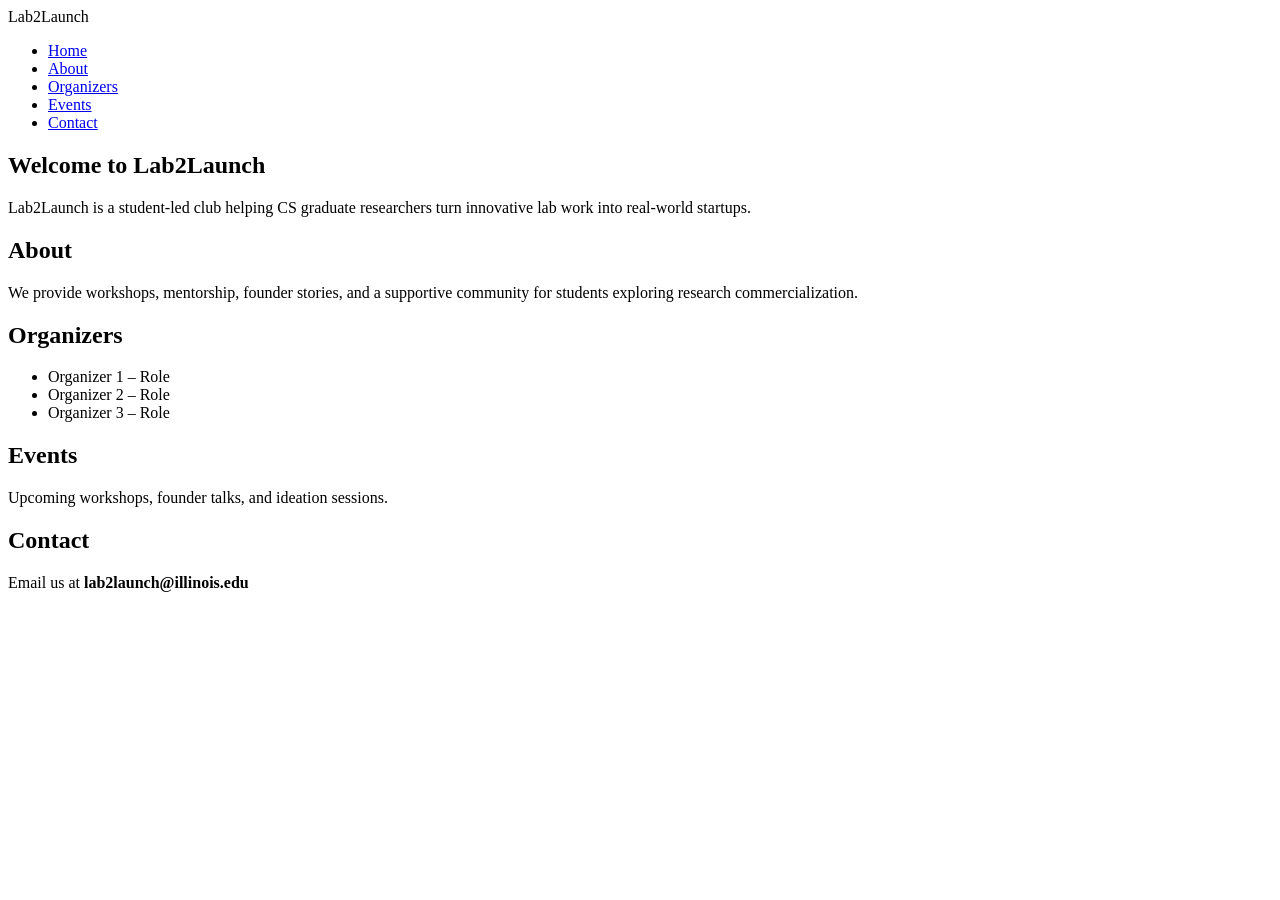
==== index.html @ f05cc7b6 "Create index.html" ====
<!DOCTYPE html>
<html lang="en">
<head>
  <meta charset="UTF-8" />
  <meta name="viewport" content="width=device-width, initial-scale=1.0" />
  <title>Lab2Launch</title>
  <link rel="stylesheet" href="style.css" />
</head>

<body>
  <nav class="navbar">
    <div class="logo">Lab2Launch</div>
    <ul class="nav-links">
      <li><a href="#" data-page="home">Home</a></li>
      <li><a href="#" data-page="about">About</a></li>
      <li><a href="#" data-page="organizers">Organizers</a></li>
      <li><a href="#" data-page="events">Events</a></li>
      <li><a href="#" data-page="contact">Contact</a></li>
    </ul>
  </nav>

  <main id="content">
    <!-- Home Page Default -->
    <section id="home" class="page active">
      <h1>Welcome to Lab2Launch</h1>
      <p>
        Lab2Launch is a student-led club helping CS graduate researchers
        turn innovative lab work into real-world startups.
      </p>
    </section>

    <section id="about" class="page">
      <h1>About</h1>
      <p>
        We provide workshops, mentorship, founder stories, and a supportive
        community for students exploring research commercialization.
      </p>
    </section>

    <section id="organizers" class="page">
      <h1>Organizers</h1>
      <ul>
        <li>Organizer 1 – Role</li>
        <li>Organizer 2 – Role</li>
        <li>Organizer 3 – Role</li>
      </ul>
    </section>

    <section id="events" class="page">
      <h1>Events</h1>
      <p>Upcoming workshops, founder talks, and ideation sessions.</p>
    </section>

    <section id="contact" class="page">
      <h1>Contact</h1>
      <p>Email us at <strong>lab2launch@illinois.edu</strong></p>
    </section>
  </main>

  <script src="script.js"></script>
</body>
</html>
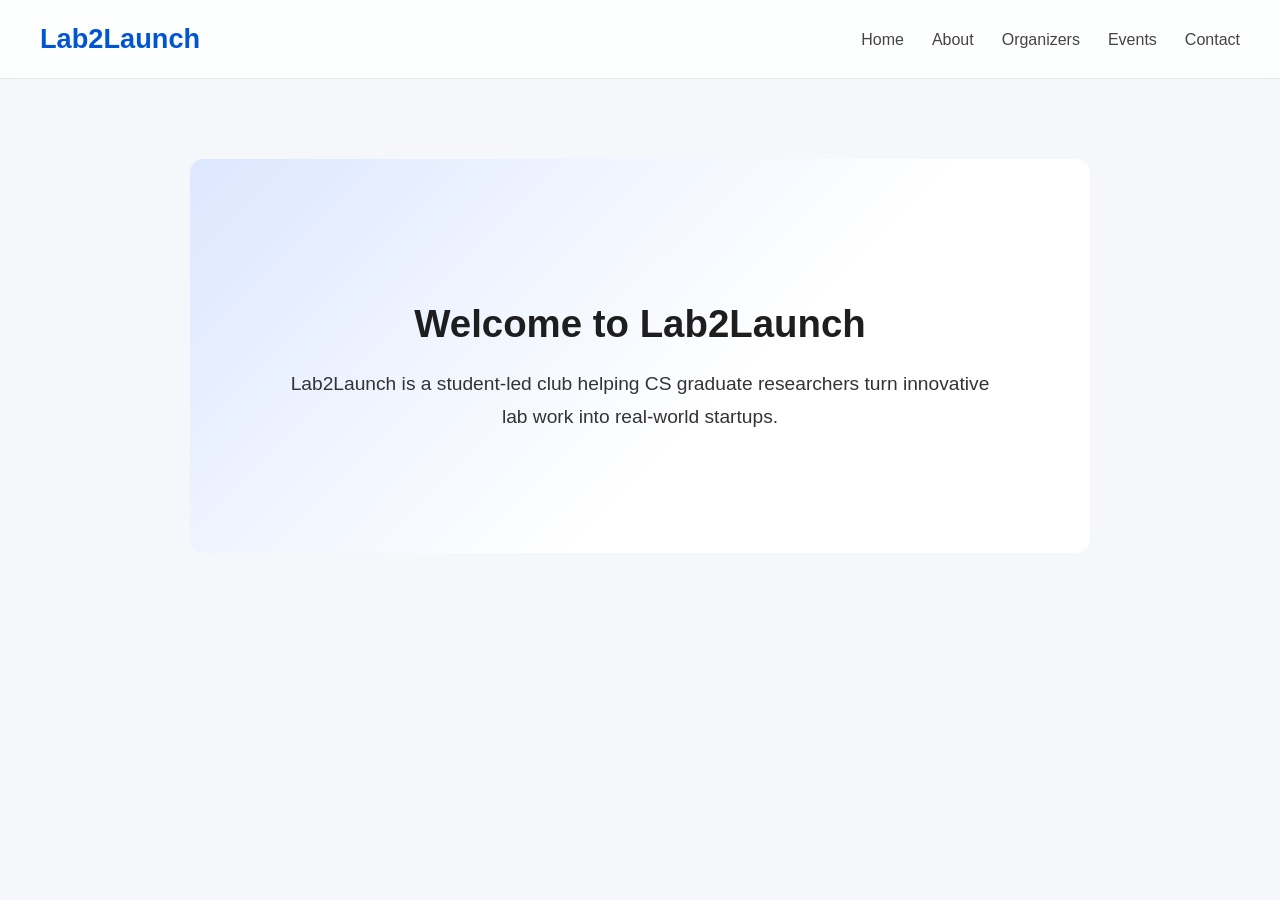
==== commit 110eec48: "styles" ====
--- a/index.html
+++ b/index.html
@@ -21,12 +21,14 @@
 
   <main id="content">
     <!-- Home Page Default -->
-    <section id="home" class="page active">
-      <h1>Welcome to Lab2Launch</h1>
-      <p>
-        Lab2Launch is a student-led club helping CS graduate researchers
-        turn innovative lab work into real-world startups.
-      </p>
+    <section id="home" class="page active hero">
+      <div class="hero-content">
+        <h1>Welcome to Lab2Launch</h1>
+        <p>
+          Lab2Launch is a student-led club helping CS graduate researchers
+          turn innovative lab work into real-world startups.
+        </p>
+      </div>
     </section>
 
     <section id="about" class="page">
@@ -39,12 +41,53 @@
 
     <section id="organizers" class="page">
       <h1>Organizers</h1>
-      <ul>
-        <li>Organizer 1 – Role</li>
-        <li>Organizer 2 – Role</li>
-        <li>Organizer 3 – Role</li>
-      </ul>
+    
+      <div class="organizer-card-container">
+    
+        <!-- Organizer Card -->
+        <div class="organizer-card">
+          <img src="https://via.placeholder.com/300x200" class="organizer-photo" alt="Organizer photo" />
+          <h2 class="organizer-name">Organizer 1</h2>
+          <p class="organizer-role">Role / Title</p>
+    
+          <div class="organizer-tags">
+            <span>Civic Tech</span>
+            <span>Leadership</span>
+          </div>
+    
+          <a href="#" class="organizer-link">View Profile</a>
+        </div>
+    
+        <div class="organizer-card">
+          <img src="https://via.placeholder.com/300x200" class="organizer-photo" alt="Organizer photo" />
+          <h2 class="organizer-name">Organizer 2</h2>
+          <p class="organizer-role">Role / Title</p>
+    
+          <div class="organizer-tags">
+            <span>AI</span>
+            <span>Product</span>
+          </div>
+    
+          <a href="#" class="organizer-link">View Profile</a>
+        </div>
+    
+        <div class="organizer-card">
+          <img src="https://via.placeholder.com/300x200" class="organizer-photo" alt="Organizer photo" />
+          <h2 class="organizer-name">Organizer 3</h2>
+          <p class="organizer-role">Role / Title</p>
+    
+          <div class="organizer-tags">
+            <span>Research</span>
+            <span>Design</span>
+          </div>
+    
+          <a href="#" class="organizer-link">View Profile</a>
+        </div>
+    
+      </div>
     </section>
+    
+    
 
     <section id="events" class="page">
       <h1>Events</h1>
--- a/style.css
+++ b/style.css
@@ -0,0 +1,189 @@
+/* ---------- Base ---------- */
+body {
+  margin: 0;
+  font-family: "Inter", Arial, sans-serif;
+  background: #f5f7fa;
+  color: #1e1e1e;
+  line-height: 1.7;
+}
+
+h1 {
+  font-size: 2.4rem;
+  margin-bottom: 12px;
+  font-weight: 700;
+}
+
+/* ---------- Navbar ---------- */
+.navbar {
+  display: flex;
+  justify-content: space-between;
+  align-items: center;
+  background: #ffffffcc;
+  backdrop-filter: blur(8px);
+  padding: 16px 40px;
+  border-bottom: 1px solid #e5e7eb;
+  position: sticky;
+  top: 0;
+  z-index: 50;
+}
+
+.logo {
+  font-size: 1.7rem;
+  font-weight: 800;
+  color: #0056d2;
+}
+
+.nav-links {
+  list-style: none;
+  display: flex;
+  gap: 28px;
+  margin: 0;
+  padding: 0;
+}
+
+.nav-links a {
+  text-decoration: none;
+  color: #444;
+  font-weight: 500;
+  position: relative;
+  padding-bottom: 4px;
+}
+
+.nav-links a:hover,
+.nav-links a.active-link {
+  color: #0056d2;
+}
+
+.nav-links a.active-link::after,
+.nav-links a:hover::after {
+  content: "";
+  position: absolute;
+  left: 0;
+  bottom: -2px;
+  width: 100%;
+  height: 2px;
+  background: #0056d2;
+  border-radius: 4px;
+}
+
+/* ---------- Layout ---------- */
+main {
+  padding: 40px 20px;
+  max-width: 900px;
+  margin: auto;
+}
+
+/* ---------- Page transitions ---------- */
+.page {
+  display: none;
+  opacity: 0;
+  transform: translateY(8px);
+  transition: opacity 0.35s ease, transform 0.35s ease;
+}
+
+.page.active {
+  display: block;
+  opacity: 1;
+  transform: translateY(0);
+}
+
+/* ---------- Hero Section ---------- */
+.hero {
+  text-align: center;
+  padding: 100px 20px;
+  background: linear-gradient(
+    135deg,
+    #dce7ff 0%,
+    #ffffff 60%
+  );
+  border-radius: 14px;
+  margin-top: 40px;
+}
+
+.hero-content {
+  max-width: 700px;
+  margin: auto;
+}
+
+.hero p {
+  font-size: 1.2rem;
+  color: #333;
+  margin-top: 10px;
+}
+
+
+/* ---------- Organizer Card Layout ---------- */
+.organizer-card-container {
+  display: grid;
+  grid-template-columns: repeat(auto-fit, minmax(360px, 1fr));
+  gap: 40px;
+  margin-top: 30px;
+}
+
+/* Card Style */
+.organizer-card {
+  background: white;
+  padding: 32px;
+  border-radius: 22px;
+  box-shadow: 0 4px 20px rgba(0,0,0,0.08);
+  text-align: center;
+  transition: transform 0.25s ease, box-shadow 0.25s ease;
+}
+
+.organizer-card:hover {
+  transform: translateY(-4px);
+  box-shadow: 0 8px 24px rgba(0,0,0,0.12);
+}
+
+/* Photo */
+.organizer-photo {
+  width: 100%;
+  height: 240px;
+  object-fit: cover;
+  border-radius: 18px;
+  margin-bottom: 20px;
+}
+
+/* Name + Role */
+.organizer-name {
+  font-size: 1.4rem;
+  color: #5c81b1;
+  margin: 8px 0 4px;
+  font-weight: 700;
+}
+
+.organizer-role {
+  font-size: 1rem;
+  color: #555;
+  margin-bottom: 16px;
+}
+
+/* Tags */
+.organizer-tags {
+  display: flex;
+  justify-content: center;
+  flex-wrap: wrap;
+  gap: 8px;
+  margin-bottom: 20px;
+}
+
+.organizer-tags span {
+  background: #dceaf3;
+  padding: 6px 12px;
+  border-radius: 20px;
+  font-size: 0.85rem;
+  color: #5c81b1;
+}
+
+/* Profile Link */
+.organizer-link {
+  display: inline-block;
+  color: #5c81b1;
+  font-weight: 600;
+  text-decoration: none;
+  margin-top: 6px;
+}
+
+.organizer-link:hover {
+  text-decoration: underline;
+}
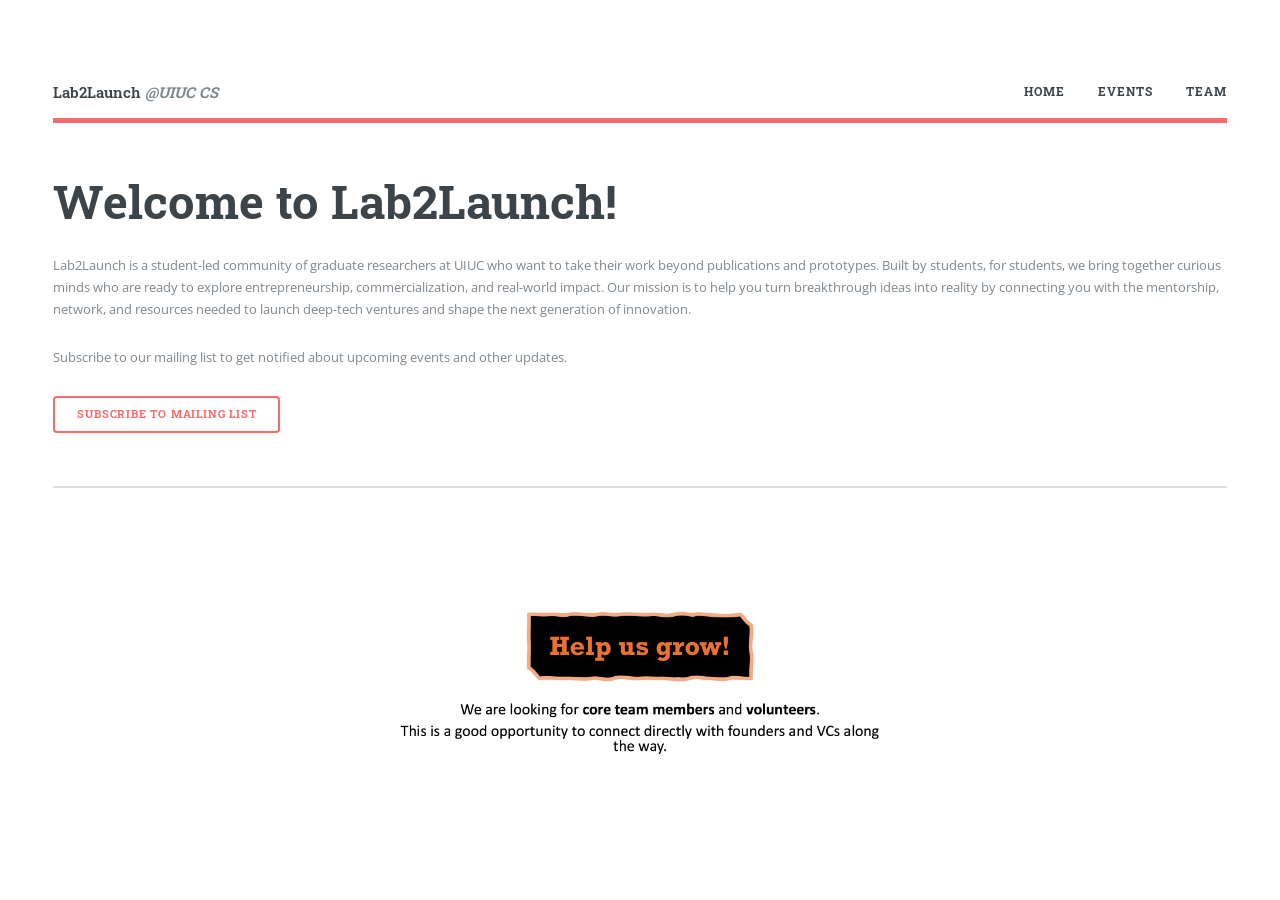
==== commit d7c48e0b: "new website format" ====
--- a/index.html
+++ b/index.html
@@ -1,105 +1,82 @@
-<!DOCTYPE html>
-<html lang="en">
-<head>
-  <meta charset="UTF-8" />
-  <meta name="viewport" content="width=device-width, initial-scale=1.0" />
-  <title>Lab2Launch</title>
-  <link rel="stylesheet" href="style.css" />
-</head>
-
-<body>
-  <nav class="navbar">
-    <div class="logo">Lab2Launch</div>
-    <ul class="nav-links">
-      <li><a href="#" data-page="home">Home</a></li>
-      <li><a href="#" data-page="about">About</a></li>
-      <li><a href="#" data-page="organizers">Organizers</a></li>
-      <li><a href="#" data-page="events">Events</a></li>
-      <li><a href="#" data-page="contact">Contact</a></li>
-    </ul>
-  </nav>
-
-  <main id="content">
-    <!-- Home Page Default -->
-    <section id="home" class="page active hero">
-      <div class="hero-content">
-        <h1>Welcome to Lab2Launch</h1>
-        <p>
-          Lab2Launch is a student-led club helping CS graduate researchers
-          turn innovative lab work into real-world startups.
-        </p>
-      </div>
-    </section>
-
-    <section id="about" class="page">
-      <h1>About</h1>
-      <p>
-        We provide workshops, mentorship, founder stories, and a supportive
-        community for students exploring research commercialization.
-      </p>
-    </section>
-
-    <section id="organizers" class="page">
-      <h1>Organizers</h1>
-    
-      <div class="organizer-card-container">
-    
-        <!-- Organizer Card -->
-        <div class="organizer-card">
-          <img src="https://via.placeholder.com/300x200" class="organizer-photo" alt="Organizer photo" />
-          <h2 class="organizer-name">Organizer 1</h2>
-          <p class="organizer-role">Role / Title</p>
-    
-          <div class="organizer-tags">
-            <span>Civic Tech</span>
-            <span>Leadership</span>
-          </div>
-    
-          <a href="#" class="organizer-link">View Profile</a>
-        </div>
-    
-        <div class="organizer-card">
-          <img src="https://via.placeholder.com/300x200" class="organizer-photo" alt="Organizer photo" />
-          <h2 class="organizer-name">Organizer 2</h2>
-          <p class="organizer-role">Role / Title</p>
-    
-          <div class="organizer-tags">
-            <span>AI</span>
-            <span>Product</span>
-          </div>
-    
-          <a href="#" class="organizer-link">View Profile</a>
-        </div>
-    
-        <div class="organizer-card">
-          <img src="https://via.placeholder.com/300x200" class="organizer-photo" alt="Organizer photo" />
-          <h2 class="organizer-name">Organizer 3</h2>
-          <p class="organizer-role">Role / Title</p>
-    
-          <div class="organizer-tags">
-            <span>Research</span>
-            <span>Design</span>
-          </div>
-    
-          <a href="#" class="organizer-link">View Profile</a>
-        </div>
-    
-      </div>
-    </section>
-    
-    
-
-    <section id="events" class="page">
-      <h1>Events</h1>
-      <p>Upcoming workshops, founder talks, and ideation sessions.</p>
-    </section>
-
-    <section id="contact" class="page">
-      <h1>Contact</h1>
-      <p>Email us at <strong>lab2launch@illinois.edu</strong></p>
-    </section>
-  </main>
-
-  <script src="script.js"></script>
-</body>
-</html>
+<!DOCTYPE HTML>
+<!--
+	Editorial by HTML5 UP
+	html5up.net | @ajlkn
+	Free for personal and commercial use under the CCA 3.0 license (html5up.net/license)
+-->
+<html>
+
+<head>
+	<title>Lab2Launch</title>
+	<meta charset="utf-8" />
+	<meta name="viewport" content="width=device-width, initial-scale=1, user-scalable=no" />
+	<link rel="stylesheet" href="assets/css/main.css" />
+</head>
+
+<body class="is-preload">
+
+	<!-- Wrapper -->
+	<div id="wrapper">
+
+		<!-- Main -->
+		<div id="main">
+			<div class="inner">
+
+				<!-- Header -->
+				<header id="header">
+					<a href="index.html" class="logo"><strong>Lab2Launch</strong> <i>@UIUC CS</i></a>
+					<nav class="main-nav">
+						<ul>
+							<li><a href="index.html">Home</a></li>
+							<li><a href="events.html">Events</a></li>
+							<li><a href="team.html">Team</a></li>
+						</ul>
+					</nav>
+				</header>
+
+				<!-- Banner -->
+				<section id="banner">
+					<div class="content">
+						<header>
+							<h1>Welcome to Lab2Launch!</h1>
+							<!-- <p>Founded at Illinois CS. Welcoming builders from every lab.</p> -->
+						</header>
+						<p>Lab2Launch is a student-led community of graduate researchers at UIUC who want to take their
+							work
+							beyond publications and prototypes.
+							Built by students, for students, we bring together curious minds who are ready to explore
+							entrepreneurship, commercialization, and real-world impact.
+							Our mission is to help you turn breakthrough ideas into reality by connecting you with the
+							mentorship, network, and resources needed to launch deep-tech
+							ventures and shape the next generation of innovation.</p>
+						<p> Subscribe to our mailing list to get notified about upcoming events and other updates.</p>	
+						<ul class="actions">
+							<li><a href="https://docs.google.com/forms/d/e/1FAIpQLSc09vYqOBT_7KmqOvNzdZzzL6WpZHtge1CCLR2DJjPqgTZjvQ/viewform?usp=sharing&ouid=103194943590193477318"
+										class="button big">Subscribe to mailing list</a></li>
+						</ul>
+					</div>
+
+				</section>
+
+				<!-- Call to Action -->
+				<section id="call-to-action">
+					<div class="team-footer-image">
+						<img src="images/lab2launch-membercall_.png" alt="" />
+					</div>
+				</section>
+
+			</div>
+		</div>
+
+	</div>
+
+	<!-- Scripts -->
+	<script src="assets/js/jquery.min.js"></script>
+	<script src="assets/js/browser.min.js"></script>
+	<script src="assets/js/breakpoints.min.js"></script>
+	<script src="assets/js/util.js"></script>
+	<script src="assets/js/main.js"></script>
+
+</body>
+
+</html>
--- a/assets/css/main.css
+++ b/assets/css/main.css
@@ -0,0 +1,3731 @@
+@import url(fontawesome-all.min.css);
+@import url("https://fonts.googleapis.com/css?family=Open+Sans:400,600,400italic,600italic|Roboto+Slab:400,700");
+
+/*
+	Editorial by HTML5 UP
+	html5up.net | @ajlkn
+	Free for personal and commercial use under the CCA 3.0 license (html5up.net/license)
+*/
+html,
+body,
+div,
+span,
+applet,
+object,
+iframe,
+h1,
+h2,
+h3,
+h4,
+h5,
+h6,
+p,
+blockquote,
+pre,
+a,
+abbr,
+acronym,
+address,
+big,
+cite,
+code,
+del,
+dfn,
+em,
+img,
+ins,
+kbd,
+q,
+s,
+samp,
+small,
+strike,
+strong,
+sub,
+sup,
+tt,
+var,
+b,
+u,
+i,
+center,
+dl,
+dt,
+dd,
+ol,
+ul,
+li,
+fieldset,
+form,
+label,
+legend,
+table,
+caption,
+tbody,
+tfoot,
+thead,
+tr,
+th,
+td,
+article,
+aside,
+canvas,
+details,
+embed,
+figure,
+figcaption,
+footer,
+header,
+hgroup,
+menu,
+nav,
+output,
+ruby,
+section,
+summary,
+time,
+mark,
+audio,
+video {
+  margin: 0;
+  padding: 0;
+  border: 0;
+  font-size: 100%;
+  font: inherit;
+  vertical-align: baseline;
+}
+
+article,
+aside,
+details,
+figcaption,
+figure,
+footer,
+header,
+hgroup,
+menu,
+nav,
+section {
+  display: block;
+}
+
+body {
+  line-height: 1;
+}
+
+ol,
+ul {
+  list-style: none;
+}
+
+blockquote,
+q {
+  quotes: none;
+}
+
+blockquote:before,
+blockquote:after,
+q:before,
+q:after {
+  content: '';
+  content: none;
+}
+
+table {
+  border-collapse: collapse;
+  border-spacing: 0;
+}
+
+body {
+  -webkit-text-size-adjust: none;
+}
+
+mark {
+  background-color: transparent;
+  color: inherit;
+}
+
+input::-moz-focus-inner {
+  border: 0;
+  padding: 0;
+}
+
+input,
+select,
+textarea {
+  -moz-appearance: none;
+  -webkit-appearance: none;
+  -ms-appearance: none;
+  appearance: none;
+}
+
+/* Basic */
+@-ms-viewport {
+  width: device-width;
+}
+
+body {
+  -ms-overflow-style: scrollbar;
+}
+
+@media screen and (max-width: 480px) {
+
+  html,
+  body {
+    min-width: 320px;
+  }
+}
+
+html {
+  box-sizing: border-box;
+}
+
+*,
+*:before,
+*:after {
+  box-sizing: inherit;
+}
+
+body {
+  background: #ffffff;
+}
+
+body.is-preload *,
+body.is-preload *:before,
+body.is-preload *:after,
+body.is-resizing *,
+body.is-resizing *:before,
+body.is-resizing *:after {
+  -moz-animation: none !important;
+  -webkit-animation: none !important;
+  -ms-animation: none !important;
+  animation: none !important;
+  -moz-transition: none !important;
+  -webkit-transition: none !important;
+  -ms-transition: none !important;
+  transition: none !important;
+}
+
+/* Type */
+body,
+input,
+select,
+textarea {
+  color: #7f888f;
+  font-family: "Open Sans", sans-serif;
+  font-size: 13pt;
+  font-weight: 400;
+  line-height: 1.65;
+}
+
+@media screen and (max-width: 1680px) {
+
+  body,
+  input,
+  select,
+  textarea {
+    font-size: 11pt;
+  }
+}
+
+@media screen and (max-width: 1280px) {
+
+  body,
+  input,
+  select,
+  textarea {
+    font-size: 10pt;
+  }
+}
+
+@media screen and (max-width: 360px) {
+
+  body,
+  input,
+  select,
+  textarea {
+    font-size: 9pt;
+  }
+}
+
+a {
+  -moz-transition: color 0.2s ease-in-out, border-bottom-color 0.2s ease-in-out;
+  -webkit-transition: color 0.2s ease-in-out, border-bottom-color 0.2s ease-in-out;
+  -ms-transition: color 0.2s ease-in-out, border-bottom-color 0.2s ease-in-out;
+  transition: color 0.2s ease-in-out, border-bottom-color 0.2s ease-in-out;
+  border-bottom: dotted 1px;
+  color: #f56a6a;
+  text-decoration: none;
+}
+
+a:hover {
+  border-bottom-color: #f56a6a;
+  color: #f56a6a !important;
+}
+
+a:hover strong {
+  color: inherit;
+}
+
+strong,
+b {
+  color: #3d4449;
+  font-weight: 600;
+}
+
+em,
+i {
+  font-style: italic;
+}
+
+p {
+  margin: 0 0 2em 0;
+}
+
+h1,
+h2,
+h3,
+h4,
+h5,
+h6 {
+  color: #3d4449;
+  font-family: "Roboto Slab", serif;
+  font-weight: 700;
+  line-height: 1.5;
+  margin: 0 0 1em 0;
+}
+
+h1 a,
+h2 a,
+h3 a,
+h4 a,
+h5 a,
+h6 a {
+  color: inherit;
+  text-decoration: none;
+  border-bottom: 0;
+}
+
+h1 {
+  font-size: 4em;
+  margin: 0 0 0.5em 0;
+  line-height: 1.3;
+}
+
+h2 {
+  font-size: 1.75em;
+}
+
+h3 {
+  font-size: 1.25em;
+}
+
+h4 {
+  font-size: 1.1em;
+}
+
+h5 {
+  font-size: 0.9em;
+}
+
+h6 {
+  font-size: 0.7em;
+}
+
+@media screen and (max-width: 1680px) {
+  h1 {
+    font-size: 3.5em;
+  }
+}
+
+@media screen and (max-width: 980px) {
+  h1 {
+    font-size: 3.25em;
+  }
+}
+
+@media screen and (max-width: 736px) {
+  h1 {
+    font-size: 2em;
+    line-height: 1.4;
+  }
+
+  h2 {
+    font-size: 1.5em;
+  }
+}
+
+sub {
+  font-size: 0.8em;
+  position: relative;
+  top: 0.5em;
+}
+
+sup {
+  font-size: 0.8em;
+  position: relative;
+  top: -0.5em;
+}
+
+blockquote {
+  border-left: solid 3px rgba(210, 215, 217, 0.75);
+  font-style: italic;
+  margin: 0 0 2em 0;
+  padding: 0.5em 0 0.5em 2em;
+}
+
+code {
+  background: rgba(230, 235, 237, 0.25);
+  border-radius: 0.375em;
+  border: solid 1px rgba(210, 215, 217, 0.75);
+  font-family: "Courier New", monospace;
+  font-size: 0.9em;
+  margin: 0 0.25em;
+  padding: 0.25em 0.65em;
+}
+
+pre {
+  -webkit-overflow-scrolling: touch;
+  font-family: "Courier New", monospace;
+  font-size: 0.9em;
+  margin: 0 0 2em 0;
+}
+
+pre code {
+  display: block;
+  line-height: 1.75;
+  padding: 1em 1.5em;
+  overflow-x: auto;
+}
+
+hr {
+  border: 0;
+  border-bottom: solid 1px rgba(210, 215, 217, 0.75);
+  margin: 2em 0;
+}
+
+hr.major {
+  margin: 3em 0;
+}
+
+.align-left {
+  text-align: left;
+}
+
+.align-center {
+  text-align: center;
+}
+
+.align-right {
+  text-align: right;
+}
+
+/* Row */
+.row {
+  display: flex;
+  flex-wrap: wrap;
+  box-sizing: border-box;
+  align-items: stretch;
+}
+
+.row>* {
+  box-sizing: border-box;
+}
+
+.row.gtr-uniform>*> :last-child {
+  margin-bottom: 0;
+}
+
+.row.aln-left {
+  justify-content: flex-start;
+}
+
+.row.aln-center {
+  justify-content: center;
+}
+
+.row.aln-right {
+  justify-content: flex-end;
+}
+
+.row.aln-top {
+  align-items: flex-start;
+}
+
+.row.aln-middle {
+  align-items: center;
+}
+
+.row.aln-bottom {
+  align-items: flex-end;
+}
+
+.row>.imp {
+  order: -1;
+}
+
+.row>.col-1 {
+  width: 8.33333%;
+}
+
+.row>.off-1 {
+  margin-left: 8.33333%;
+}
+
+.row>.col-2 {
+  width: 16.66667%;
+}
+
+.row>.off-2 {
+  margin-left: 16.66667%;
+}
+
+.row>.col-3 {
+  width: 25%;
+}
+
+.row>.off-3 {
+  margin-left: 25%;
+}
+
+.row>.col-4 {
+  width: 33.33333%;
+}
+
+.row>.off-4 {
+  margin-left: 33.33333%;
+}
+
+.row>.col-5 {
+  width: 41.66667%;
+}
+
+.row>.off-5 {
+  margin-left: 41.66667%;
+}
+
+.row>.col-6 {
+  width: 50%;
+}
+
+.row>.off-6 {
+  margin-left: 50%;
+}
+
+.row>.col-7 {
+  width: 58.33333%;
+}
+
+.row>.off-7 {
+  margin-left: 58.33333%;
+}
+
+.row>.col-8 {
+  width: 66.66667%;
+}
+
+.row>.off-8 {
+  margin-left: 66.66667%;
+}
+
+.row>.col-9 {
+  width: 75%;
+}
+
+.row>.off-9 {
+  margin-left: 75%;
+}
+
+.row>.col-10 {
+  width: 83.33333%;
+}
+
+.row>.off-10 {
+  margin-left: 83.33333%;
+}
+
+.row>.col-11 {
+  width: 91.66667%;
+}
+
+.row>.off-11 {
+  margin-left: 91.66667%;
+}
+
+.row>.col-12 {
+  width: 100%;
+}
+
+.row>.off-12 {
+  margin-left: 100%;
+}
+
+.row.gtr-0 {
+  margin-top: 0;
+  margin-left: 0em;
+}
+
+.row.gtr-0>* {
+  padding: 0 0 0 0em;
+}
+
+.row.gtr-0.gtr-uniform {
+  margin-top: 0em;
+}
+
+.row.gtr-0.gtr-uniform>* {
+  padding-top: 0em;
+}
+
+.row.gtr-25 {
+  margin-top: 0;
+  margin-left: -0.375em;
+}
+
+.row.gtr-25>* {
+  padding: 0 0 0 0.375em;
+}
+
+.row.gtr-25.gtr-uniform {
+  margin-top: -0.375em;
+}
+
+.row.gtr-25.gtr-uniform>* {
+  padding-top: 0.375em;
+}
+
+.row.gtr-50 {
+  margin-top: 0;
+  margin-left: -0.75em;
+}
+
+.row.gtr-50>* {
+  padding: 0 0 0 0.75em;
+}
+
+.row.gtr-50.gtr-uniform {
+  margin-top: -0.75em;
+}
+
+.row.gtr-50.gtr-uniform>* {
+  padding-top: 0.75em;
+}
+
+.row {
+  margin-top: 0;
+  margin-left: -1.5em;
+}
+
+.row>* {
+  padding: 0 0 0 1.5em;
+}
+
+.row.gtr-uniform {
+  margin-top: -1.5em;
+}
+
+.row.gtr-uniform>* {
+  padding-top: 1.5em;
+}
+
+.row.gtr-150 {
+  margin-top: 0;
+  margin-left: -2.25em;
+}
+
+.row.gtr-150>* {
+  padding: 0 0 0 2.25em;
+}
+
+.row.gtr-150.gtr-uniform {
+  margin-top: -2.25em;
+}
+
+.row.gtr-150.gtr-uniform>* {
+  padding-top: 2.25em;
+}
+
+.row.gtr-200 {
+  margin-top: 0;
+  margin-left: -3em;
+}
+
+.row.gtr-200>* {
+  padding: 0 0 0 3em;
+}
+
+.row.gtr-200.gtr-uniform {
+  margin-top: -3em;
+}
+
+.row.gtr-200.gtr-uniform>* {
+  padding-top: 3em;
+}
+
+@media screen and (max-width: 1680px) {
+  .row {
+    display: flex;
+    flex-wrap: wrap;
+    box-sizing: border-box;
+    align-items: stretch;
+  }
+
+  .row>* {
+    box-sizing: border-box;
+  }
+
+  .row.gtr-uniform>*> :last-child {
+    margin-bottom: 0;
+  }
+
+  .row.aln-left {
+    justify-content: flex-start;
+  }
+
+  .row.aln-center {
+    justify-content: center;
+  }
+
+  .row.aln-right {
+    justify-content: flex-end;
+  }
+
+  .row.aln-top {
+    align-items: flex-start;
+  }
+
+  .row.aln-middle {
+    align-items: center;
+  }
+
+  .row.aln-bottom {
+    align-items: flex-end;
+  }
+
+  .row>.imp-xlarge {
+    order: -1;
+  }
+
+  .row>.col-1-xlarge {
+    width: 8.33333%;
+  }
+
+  .row>.off-1-xlarge {
+    margin-left: 8.33333%;
+  }
+
+  .row>.col-2-xlarge {
+    width: 16.66667%;
+  }
+
+  .row>.off-2-xlarge {
+    margin-left: 16.66667%;
+  }
+
+  .row>.col-3-xlarge {
+    width: 25%;
+  }
+
+  .row>.off-3-xlarge {
+    margin-left: 25%;
+  }
+
+  .row>.col-4-xlarge {
+    width: 33.33333%;
+  }
+
+  .row>.off-4-xlarge {
+    margin-left: 33.33333%;
+  }
+
+  .row>.col-5-xlarge {
+    width: 41.66667%;
+  }
+
+  .row>.off-5-xlarge {
+    margin-left: 41.66667%;
+  }
+
+  .row>.col-6-xlarge {
+    width: 50%;
+  }
+
+  .row>.off-6-xlarge {
+    margin-left: 50%;
+  }
+
+  .row>.col-7-xlarge {
+    width: 58.33333%;
+  }
+
+  .row>.off-7-xlarge {
+    margin-left: 58.33333%;
+  }
+
+  .row>.col-8-xlarge {
+    width: 66.66667%;
+  }
+
+  .row>.off-8-xlarge {
+    margin-left: 66.66667%;
+  }
+
+  .row>.col-9-xlarge {
+    width: 75%;
+  }
+
+  .row>.off-9-xlarge {
+    margin-left: 75%;
+  }
+
+  .row>.col-10-xlarge {
+    width: 83.33333%;
+  }
+
+  .row>.off-10-xlarge {
+    margin-left: 83.33333%;
+  }
+
+  .row>.col-11-xlarge {
+    width: 91.66667%;
+  }
+
+  .row>.off-11-xlarge {
+    margin-left: 91.66667%;
+  }
+
+  .row>.col-12-xlarge {
+    width: 100%;
+  }
+
+  .row>.off-12-xlarge {
+    margin-left: 100%;
+  }
+
+  .row.gtr-0 {
+    margin-top: 0;
+    margin-left: 0em;
+  }
+
+  .row.gtr-0>* {
+    padding: 0 0 0 0em;
+  }
+
+  .row.gtr-0.gtr-uniform {
+    margin-top: 0em;
+  }
+
+  .row.gtr-0.gtr-uniform>* {
+    padding-top: 0em;
+  }
+
+  .row.gtr-25 {
+    margin-top: 0;
+    margin-left: -0.375em;
+  }
+
+  .row.gtr-25>* {
+    padding: 0 0 0 0.375em;
+  }
+
+  .row.gtr-25.gtr-uniform {
+    margin-top: -0.375em;
+  }
+
+  .row.gtr-25.gtr-uniform>* {
+    padding-top: 0.375em;
+  }
+
+  .row.gtr-50 {
+    margin-top: 0;
+    margin-left: -0.75em;
+  }
+
+  .row.gtr-50>* {
+    padding: 0 0 0 0.75em;
+  }
+
+  .row.gtr-50.gtr-uniform {
+    margin-top: -0.75em;
+  }
+
+  .row.gtr-50.gtr-uniform>* {
+    padding-top: 0.75em;
+  }
+
+  .row {
+    margin-top: 0;
+    margin-left: -1.5em;
+  }
+
+  .row>* {
+    padding: 0 0 0 1.5em;
+  }
+
+  .row.gtr-uniform {
+    margin-top: -1.5em;
+  }
+
+  .row.gtr-uniform>* {
+    padding-top: 1.5em;
+  }
+
+  .row.gtr-150 {
+    margin-top: 0;
+    margin-left: -2.25em;
+  }
+
+  .row.gtr-150>* {
+    padding: 0 0 0 2.25em;
+  }
+
+  .row.gtr-150.gtr-uniform {
+    margin-top: -2.25em;
+  }
+
+  .row.gtr-150.gtr-uniform>* {
+    padding-top: 2.25em;
+  }
+
+  .row.gtr-200 {
+    margin-top: 0;
+    margin-left: -3em;
+  }
+
+  .row.gtr-200>* {
+    padding: 0 0 0 3em;
+  }
+
+  .row.gtr-200.gtr-uniform {
+    margin-top: -3em;
+  }
+
+  .row.gtr-200.gtr-uniform>* {
+    padding-top: 3em;
+  }
+}
+
+@media screen and (max-width: 1280px) {
+  .row {
+    display: flex;
+    flex-wrap: wrap;
+    box-sizing: border-box;
+    align-items: stretch;
+  }
+
+  .row>* {
+    box-sizing: border-box;
+  }
+
+  .row.gtr-uniform>*> :last-child {
+    margin-bottom: 0;
+  }
+
+  .row.aln-left {
+    justify-content: flex-start;
+  }
+
+  .row.aln-center {
+    justify-content: center;
+  }
+
+  .row.aln-right {
+    justify-content: flex-end;
+  }
+
+  .row.aln-top {
+    align-items: flex-start;
+  }
+
+  .row.aln-middle {
+    align-items: center;
+  }
+
+  .row.aln-bottom {
+    align-items: flex-end;
+  }
+
+  .row>.imp-large {
+    order: -1;
+  }
+
+  .row>.col-1-large {
+    width: 8.33333%;
+  }
+
+  .row>.off-1-large {
+    margin-left: 8.33333%;
+  }
+
+  .row>.col-2-large {
+    width: 16.66667%;
+  }
+
+  .row>.off-2-large {
+    margin-left: 16.66667%;
+  }
+
+  .row>.col-3-large {
+    width: 25%;
+  }
+
+  .row>.off-3-large {
+    margin-left: 25%;
+  }
+
+  .row>.col-4-large {
+    width: 33.33333%;
+  }
+
+  .row>.off-4-large {
+    margin-left: 33.33333%;
+  }
+
+  .row>.col-5-large {
+    width: 41.66667%;
+  }
+
+  .row>.off-5-large {
+    margin-left: 41.66667%;
+  }
+
+  .row>.col-6-large {
+    width: 50%;
+  }
+
+  .row>.off-6-large {
+    margin-left: 50%;
+  }
+
+  .row>.col-7-large {
+    width: 58.33333%;
+  }
+
+  .row>.off-7-large {
+    margin-left: 58.33333%;
+  }
+
+  .row>.col-8-large {
+    width: 66.66667%;
+  }
+
+  .row>.off-8-large {
+    margin-left: 66.66667%;
+  }
+
+  .row>.col-9-large {
+    width: 75%;
+  }
+
+  .row>.off-9-large {
+    margin-left: 75%;
+  }
+
+  .row>.col-10-large {
+    width: 83.33333%;
+  }
+
+  .row>.off-10-large {
+    margin-left: 83.33333%;
+  }
+
+  .row>.col-11-large {
+    width: 91.66667%;
+  }
+
+  .row>.off-11-large {
+    margin-left: 91.66667%;
+  }
+
+  .row>.col-12-large {
+    width: 100%;
+  }
+
+  .row>.off-12-large {
+    margin-left: 100%;
+  }
+
+  .row.gtr-0 {
+    margin-top: 0;
+    margin-left: 0em;
+  }
+
+  .row.gtr-0>* {
+    padding: 0 0 0 0em;
+  }
+
+  .row.gtr-0.gtr-uniform {
+    margin-top: 0em;
+  }
+
+  .row.gtr-0.gtr-uniform>* {
+    padding-top: 0em;
+  }
+
+  .row.gtr-25 {
+    margin-top: 0;
+    margin-left: -0.375em;
+  }
+
+  .row.gtr-25>* {
+    padding: 0 0 0 0.375em;
+  }
+
+  .row.gtr-25.gtr-uniform {
+    margin-top: -0.375em;
+  }
+
+  .row.gtr-25.gtr-uniform>* {
+    padding-top: 0.375em;
+  }
+
+  .row.gtr-50 {
+    margin-top: 0;
+    margin-left: -0.75em;
+  }
+
+  .row.gtr-50>* {
+    padding: 0 0 0 0.75em;
+  }
+
+  .row.gtr-50.gtr-uniform {
+    margin-top: -0.75em;
+  }
+
+  .row.gtr-50.gtr-uniform>* {
+    padding-top: 0.75em;
+  }
+
+  .row {
+    margin-top: 0;
+    margin-left: -1.5em;
+  }
+
+  .row>* {
+    padding: 0 0 0 1.5em;
+  }
+
+  .row.gtr-uniform {
+    margin-top: -1.5em;
+  }
+
+  .row.gtr-uniform>* {
+    padding-top: 1.5em;
+  }
+
+  .row.gtr-150 {
+    margin-top: 0;
+    margin-left: -2.25em;
+  }
+
+  .row.gtr-150>* {
+    padding: 0 0 0 2.25em;
+  }
+
+  .row.gtr-150.gtr-uniform {
+    margin-top: -2.25em;
+  }
+
+  .row.gtr-150.gtr-uniform>* {
+    padding-top: 2.25em;
+  }
+
+  .row.gtr-200 {
+    margin-top: 0;
+    margin-left: -3em;
+  }
+
+  .row.gtr-200>* {
+    padding: 0 0 0 3em;
+  }
+
+  .row.gtr-200.gtr-uniform {
+    margin-top: -3em;
+  }
+
+  .row.gtr-200.gtr-uniform>* {
+    padding-top: 3em;
+  }
+}
+
+@media screen and (max-width: 980px) {
+  .row {
+    display: flex;
+    flex-wrap: wrap;
+    box-sizing: border-box;
+    align-items: stretch;
+  }
+
+  .row>* {
+    box-sizing: border-box;
+  }
+
+  .row.gtr-uniform>*> :last-child {
+    margin-bottom: 0;
+  }
+
+  .row.aln-left {
+    justify-content: flex-start;
+  }
+
+  .row.aln-center {
+    justify-content: center;
+  }
+
+  .row.aln-right {
+    justify-content: flex-end;
+  }
+
+  .row.aln-top {
+    align-items: flex-start;
+  }
+
+  .row.aln-middle {
+    align-items: center;
+  }
+
+  .row.aln-bottom {
+    align-items: flex-end;
+  }
+
+  .row>.imp-medium {
+    order: -1;
+  }
+
+  .row>.col-1-medium {
+    width: 8.33333%;
+  }
+
+  .row>.off-1-medium {
+    margin-left: 8.33333%;
+  }
+
+  .row>.col-2-medium {
+    width: 16.66667%;
+  }
+
+  .row>.off-2-medium {
+    margin-left: 16.66667%;
+  }
+
+  .row>.col-3-medium {
+    width: 25%;
+  }
+
+  .row>.off-3-medium {
+    margin-left: 25%;
+  }
+
+  .row>.col-4-medium {
+    width: 33.33333%;
+  }
+
+  .row>.off-4-medium {
+    margin-left: 33.33333%;
+  }
+
+  .row>.col-5-medium {
+    width: 41.66667%;
+  }
+
+  .row>.off-5-medium {
+    margin-left: 41.66667%;
+  }
+
+  .row>.col-6-medium {
+    width: 50%;
+  }
+
+  .row>.off-6-medium {
+    margin-left: 50%;
+  }
+
+  .row>.col-7-medium {
+    width: 58.33333%;
+  }
+
+  .row>.off-7-medium {
+    margin-left: 58.33333%;
+  }
+
+  .row>.col-8-medium {
+    width: 66.66667%;
+  }
+
+  .row>.off-8-medium {
+    margin-left: 66.66667%;
+  }
+
+  .row>.col-9-medium {
+    width: 75%;
+  }
+
+  .row>.off-9-medium {
+    margin-left: 75%;
+  }
+
+  .row>.col-10-medium {
+    width: 83.33333%;
+  }
+
+  .row>.off-10-medium {
+    margin-left: 83.33333%;
+  }
+
+  .row>.col-11-medium {
+    width: 91.66667%;
+  }
+
+  .row>.off-11-medium {
+    margin-left: 91.66667%;
+  }
+
+  .row>.col-12-medium {
+    width: 100%;
+  }
+
+  .row>.off-12-medium {
+    margin-left: 100%;
+  }
+
+  .row.gtr-0 {
+    margin-top: 0;
+    margin-left: 0em;
+  }
+
+  .row.gtr-0>* {
+    padding: 0 0 0 0em;
+  }
+
+  .row.gtr-0.gtr-uniform {
+    margin-top: 0em;
+  }
+
+  .row.gtr-0.gtr-uniform>* {
+    padding-top: 0em;
+  }
+
+  .row.gtr-25 {
+    margin-top: 0;
+    margin-left: -0.375em;
+  }
+
+  .row.gtr-25>* {
+    padding: 0 0 0 0.375em;
+  }
+
+  .row.gtr-25.gtr-uniform {
+    margin-top: -0.375em;
+  }
+
+  .row.gtr-25.gtr-uniform>* {
+    padding-top: 0.375em;
+  }
+
+  .row.gtr-50 {
+    margin-top: 0;
+    margin-left: -0.75em;
+  }
+
+  .row.gtr-50>* {
+    padding: 0 0 0 0.75em;
+  }
+
+  .row.gtr-50.gtr-uniform {
+    margin-top: -0.75em;
+  }
+
+  .row.gtr-50.gtr-uniform>* {
+    padding-top: 0.75em;
+  }
+
+  .row {
+    margin-top: 0;
+    margin-left: -1.5em;
+  }
+
+  .row>* {
+    padding: 0 0 0 1.5em;
+  }
+
+  .row.gtr-uniform {
+    margin-top: -1.5em;
+  }
+
+  .row.gtr-uniform>* {
+    padding-top: 1.5em;
+  }
+
+  .row.gtr-150 {
+    margin-top: 0;
+    margin-left: -2.25em;
+  }
+
+  .row.gtr-150>* {
+    padding: 0 0 0 2.25em;
+  }
+
+  .row.gtr-150.gtr-uniform {
+    margin-top: -2.25em;
+  }
+
+  .row.gtr-150.gtr-uniform>* {
+    padding-top: 2.25em;
+  }
+
+  .row.gtr-200 {
+    margin-top: 0;
+    margin-left: -3em;
+  }
+
+  .row.gtr-200>* {
+    padding: 0 0 0 3em;
+  }
+
+  .row.gtr-200.gtr-uniform {
+    margin-top: -3em;
+  }
+
+  .row.gtr-200.gtr-uniform>* {
+    padding-top: 3em;
+  }
+}
+
+@media screen and (max-width: 736px) {
+  .row {
+    display: flex;
+    flex-wrap: wrap;
+    box-sizing: border-box;
+    align-items: stretch;
+  }
+
+  .row>* {
+    box-sizing: border-box;
+  }
+
+  .row.gtr-uniform>*> :last-child {
+    margin-bottom: 0;
+  }
+
+  .row.aln-left {
+    justify-content: flex-start;
+  }
+
+  .row.aln-center {
+    justify-content: center;
+  }
+
+  .row.aln-right {
+    justify-content: flex-end;
+  }
+
+  .row.aln-top {
+    align-items: flex-start;
+  }
+
+  .row.aln-middle {
+    align-items: center;
+  }
+
+  .row.aln-bottom {
+    align-items: flex-end;
+  }
+
+  .row>.imp-small {
+    order: -1;
+  }
+
+  .row>.col-1-small {
+    width: 8.33333%;
+  }
+
+  .row>.off-1-small {
+    margin-left: 8.33333%;
+  }
+
+  .row>.col-2-small {
+    width: 16.66667%;
+  }
+
+  .row>.off-2-small {
+    margin-left: 16.66667%;
+  }
+
+  .row>.col-3-small {
+    width: 25%;
+  }
+
+  .row>.off-3-small {
+    margin-left: 25%;
+  }
+
+  .row>.col-4-small {
+    width: 33.33333%;
+  }
+
+  .row>.off-4-small {
+    margin-left: 33.33333%;
+  }
+
+  .row>.col-5-small {
+    width: 41.66667%;
+  }
+
+  .row>.off-5-small {
+    margin-left: 41.66667%;
+  }
+
+  .row>.col-6-small {
+    width: 50%;
+  }
+
+  .row>.off-6-small {
+    margin-left: 50%;
+  }
+
+  .row>.col-7-small {
+    width: 58.33333%;
+  }
+
+  .row>.off-7-small {
+    margin-left: 58.33333%;
+  }
+
+  .row>.col-8-small {
+    width: 66.66667%;
+  }
+
+  .row>.off-8-small {
+    margin-left: 66.66667%;
+  }
+
+  .row>.col-9-small {
+    width: 75%;
+  }
+
+  .row>.off-9-small {
+    margin-left: 75%;
+  }
+
+  .row>.col-10-small {
+    width: 83.33333%;
+  }
+
+  .row>.off-10-small {
+    margin-left: 83.33333%;
+  }
+
+  .row>.col-11-small {
+    width: 91.66667%;
+  }
+
+  .row>.off-11-small {
+    margin-left: 91.66667%;
+  }
+
+  .row>.col-12-small {
+    width: 100%;
+  }
+
+  .row>.off-12-small {
+    margin-left: 100%;
+  }
+
+  .row.gtr-0 {
+    margin-top: 0;
+    margin-left: 0em;
+  }
+
+  .row.gtr-0>* {
+    padding: 0 0 0 0em;
+  }
+
+  .row.gtr-0.gtr-uniform {
+    margin-top: 0em;
+  }
+
+  .row.gtr-0.gtr-uniform>* {
+    padding-top: 0em;
+  }
+
+  .row.gtr-25 {
+    margin-top: 0;
+    margin-left: -0.375em;
+  }
+
+  .row.gtr-25>* {
+    padding: 0 0 0 0.375em;
+  }
+
+  .row.gtr-25.gtr-uniform {
+    margin-top: -0.375em;
+  }
+
+  .row.gtr-25.gtr-uniform>* {
+    padding-top: 0.375em;
+  }
+
+  .row.gtr-50 {
+    margin-top: 0;
+    margin-left: -0.75em;
+  }
+
+  .row.gtr-50>* {
+    padding: 0 0 0 0.75em;
+  }
+
+  .row.gtr-50.gtr-uniform {
+    margin-top: -0.75em;
+  }
+
+  .row.gtr-50.gtr-uniform>* {
+    padding-top: 0.75em;
+  }
+
+  .row {
+    margin-top: 0;
+    margin-left: -1.5em;
+  }
+
+  .row>* {
+    padding: 0 0 0 1.5em;
+  }
+
+  .row.gtr-uniform {
+    margin-top: -1.5em;
+  }
+
+  .row.gtr-uniform>* {
+    padding-top: 1.5em;
+  }
+
+  .row.gtr-150 {
+    margin-top: 0;
+    margin-left: -2.25em;
+  }
+
+  .row.gtr-150>* {
+    padding: 0 0 0 2.25em;
+  }
+
+  .row.gtr-150.gtr-uniform {
+    margin-top: -2.25em;
+  }
+
+  .row.gtr-150.gtr-uniform>* {
+    padding-top: 2.25em;
+  }
+
+  .row.gtr-200 {
+    margin-top: 0;
+    margin-left: -3em;
+  }
+
+  .row.gtr-200>* {
+    padding: 0 0 0 3em;
+  }
+
+  .row.gtr-200.gtr-uniform {
+    margin-top: -3em;
+  }
+
+  .row.gtr-200.gtr-uniform>* {
+    padding-top: 3em;
+  }
+}
+
+@media screen and (max-width: 480px) {
+  .row {
+    display: flex;
+    flex-wrap: wrap;
+    box-sizing: border-box;
+    align-items: stretch;
+  }
+
+  .row>* {
+    box-sizing: border-box;
+  }
+
+  .row.gtr-uniform>*> :last-child {
+    margin-bottom: 0;
+  }
+
+  .row.aln-left {
+    justify-content: flex-start;
+  }
+
+  .row.aln-center {
+    justify-content: center;
+  }
+
+  .row.aln-right {
+    justify-content: flex-end;
+  }
+
+  .row.aln-top {
+    align-items: flex-start;
+  }
+
+  .row.aln-middle {
+    align-items: center;
+  }
+
+  .row.aln-bottom {
+    align-items: flex-end;
+  }
+
+  .row>.imp-xsmall {
+    order: -1;
+  }
+
+  .row>.col-1-xsmall {
+    width: 8.33333%;
+  }
+
+  .row>.off-1-xsmall {
+    margin-left: 8.33333%;
+  }
+
+  .row>.col-2-xsmall {
+    width: 16.66667%;
+  }
+
+  .row>.off-2-xsmall {
+    margin-left: 16.66667%;
+  }
+
+  .row>.col-3-xsmall {
+    width: 25%;
+  }
+
+  .row>.off-3-xsmall {
+    margin-left: 25%;
+  }
+
+  .row>.col-4-xsmall {
+    width: 33.33333%;
+  }
+
+  .row>.off-4-xsmall {
+    margin-left: 33.33333%;
+  }
+
+  .row>.col-5-xsmall {
+    width: 41.66667%;
+  }
+
+  .row>.off-5-xsmall {
+    margin-left: 41.66667%;
+  }
+
+  .row>.col-6-xsmall {
+    width: 50%;
+  }
+
+  .row>.off-6-xsmall {
+    margin-left: 50%;
+  }
+
+  .row>.col-7-xsmall {
+    width: 58.33333%;
+  }
+
+  .row>.off-7-xsmall {
+    margin-left: 58.33333%;
+  }
+
+  .row>.col-8-xsmall {
+    width: 66.66667%;
+  }
+
+  .row>.off-8-xsmall {
+    margin-left: 66.66667%;
+  }
+
+  .row>.col-9-xsmall {
+    width: 75%;
+  }
+
+  .row>.off-9-xsmall {
+    margin-left: 75%;
+  }
+
+  .row>.col-10-xsmall {
+    width: 83.33333%;
+  }
+
+  .row>.off-10-xsmall {
+    margin-left: 83.33333%;
+  }
+
+  .row>.col-11-xsmall {
+    width: 91.66667%;
+  }
+
+  .row>.off-11-xsmall {
+    margin-left: 91.66667%;
+  }
+
+  .row>.col-12-xsmall {
+    width: 100%;
+  }
+
+  .row>.off-12-xsmall {
+    margin-left: 100%;
+  }
+
+  .row.gtr-0 {
+    margin-top: 0;
+    margin-left: 0em;
+  }
+
+  .row.gtr-0>* {
+    padding: 0 0 0 0em;
+  }
+
+  .row.gtr-0.gtr-uniform {
+    margin-top: 0em;
+  }
+
+  .row.gtr-0.gtr-uniform>* {
+    padding-top: 0em;
+  }
+
+  .row.gtr-25 {
+    margin-top: 0;
+    margin-left: -0.375em;
+  }
+
+  .row.gtr-25>* {
+    padding: 0 0 0 0.375em;
+  }
+
+  .row.gtr-25.gtr-uniform {
+    margin-top: -0.375em;
+  }
+
+  .row.gtr-25.gtr-uniform>* {
+    padding-top: 0.375em;
+  }
+
+  .row.gtr-50 {
+    margin-top: 0;
+    margin-left: -0.75em;
+  }
+
+  .row.gtr-50>* {
+    padding: 0 0 0 0.75em;
+  }
+
+  .row.gtr-50.gtr-uniform {
+    margin-top: -0.75em;
+  }
+
+  .row.gtr-50.gtr-uniform>* {
+    padding-top: 0.75em;
+  }
+
+  .row {
+    margin-top: 0;
+    margin-left: -1.5em;
+  }
+
+  .row>* {
+    padding: 0 0 0 1.5em;
+  }
+
+  .row.gtr-uniform {
+    margin-top: -1.5em;
+  }
+
+  .row.gtr-uniform>* {
+    padding-top: 1.5em;
+  }
+
+  .row.gtr-150 {
+    margin-top: 0;
+    margin-left: -2.25em;
+  }
+
+  .row.gtr-150>* {
+    padding: 0 0 0 2.25em;
+  }
+
+  .row.gtr-150.gtr-uniform {
+    margin-top: -2.25em;
+  }
+
+  .row.gtr-150.gtr-uniform>* {
+    padding-top: 2.25em;
+  }
+
+  .row.gtr-200 {
+    margin-top: 0;
+    margin-left: -3em;
+  }
+
+  .row.gtr-200>* {
+    padding: 0 0 0 3em;
+  }
+
+  .row.gtr-200.gtr-uniform {
+    margin-top: -3em;
+  }
+
+  .row.gtr-200.gtr-uniform>* {
+    padding-top: 3em;
+  }
+}
+
+/* Section/Article */
+section.special,
+article.special {
+  text-align: center;
+}
+
+header p {
+  font-family: "Roboto Slab", serif;
+  font-size: 1em;
+  font-weight: 400;
+  letter-spacing: 0.075em;
+  margin-top: -0.5em;
+  text-transform: uppercase;
+}
+
+header.major> :last-child {
+  border-bottom: solid 3px #f56a6a;
+  display: inline-block;
+  margin: 0 0 2em 0;
+  padding: 0 0.75em 0.5em 0;
+}
+
+header.main> :last-child {
+  margin: 0 0 1em 0;
+}
+
+/* Form */
+form {
+  margin: 0 0 2em 0;
+}
+
+label {
+  color: #3d4449;
+  display: block;
+  font-size: 0.9em;
+  font-weight: 600;
+  margin: 0 0 1em 0;
+}
+
+input[type="text"],
+input[type="password"],
+input[type="email"],
+input[type="tel"],
+input[type="search"],
+input[type="url"],
+select,
+textarea {
+  -moz-appearance: none;
+  -webkit-appearance: none;
+  -ms-appearance: none;
+  appearance: none;
+  background: #ffffff;
+  border-radius: 0.375em;
+  border: none;
+  border: solid 1px rgba(210, 215, 217, 0.75);
+  color: inherit;
+  display: block;
+  outline: 0;
+  padding: 0 1em;
+  text-decoration: none;
+  width: 100%;
+}
+
+input[type="text"]:invalid,
+input[type="password"]:invalid,
+input[type="email"]:invalid,
+input[type="tel"]:invalid,
+input[type="search"]:invalid,
+input[type="url"]:invalid,
+select:invalid,
+textarea:invalid {
+  box-shadow: none;
+}
+
+input[type="text"]:focus,
+input[type="password"]:focus,
+input[type="email"]:focus,
+input[type="tel"]:focus,
+input[type="search"]:focus,
+input[type="url"]:focus,
+select:focus,
+textarea:focus {
+  border-color: #f56a6a;
+  box-shadow: 0 0 0 1px #f56a6a;
+}
+
+select {
+  background-image: url("data:image/svg+xml;charset=utf8,%3Csvg xmlns='http://www.w3.org/2000/svg' width='40' height='40' preserveAspectRatio='none' viewBox='0 0 40 40'%3E%3Cpath d='M9.4,12.3l10.4,10.4l10.4-10.4c0.2-0.2,0.5-0.4,0.9-0.4c0.3,0,0.6,0.1,0.9,0.4l3.3,3.3c0.2,0.2,0.4,0.5,0.4,0.9 c0,0.4-0.1,0.6-0.4,0.9L20.7,31.9c-0.2,0.2-0.5,0.4-0.9,0.4c-0.3,0-0.6-0.1-0.9-0.4L4.3,17.3c-0.2-0.2-0.4-0.5-0.4-0.9 c0-0.4,0.1-0.6,0.4-0.9l3.3-3.3c0.2-0.2,0.5-0.4,0.9-0.4S9.1,12.1,9.4,12.3z' fill='rgba(210, 215, 217, 0.75)' /%3E%3C/svg%3E");
+  background-size: 1.25em;
+  background-repeat: no-repeat;
+  background-position: calc(100% - 1em) center;
+  height: 2.75em;
+  padding-right: 2.75em;
+  text-overflow: ellipsis;
+}
+
+select option {
+  color: #3d4449;
+  background: #ffffff;
+}
+
+select:focus::-ms-value {
+  background-color: transparent;
+}
+
+select::-ms-expand {
+  display: none;
+}
+
+input[type="text"],
+input[type="password"],
+input[type="email"],
+input[type="tel"],
+input[type="search"],
+input[type="url"],
+select {
+  height: 2.75em;
+}
+
+textarea {
+  padding: 0.75em 1em;
+}
+
+input[type="checkbox"],
+input[type="radio"] {
+  -moz-appearance: none;
+  -webkit-appearance: none;
+  -ms-appearance: none;
+  appearance: none;
+  display: block;
+  float: left;
+  margin-right: -2em;
+  opacity: 0;
+  width: 1em;
+  z-index: -1;
+}
+
+input[type="checkbox"]+label,
+input[type="radio"]+label {
+  text-decoration: none;
+  color: #7f888f;
+  cursor: pointer;
+  display: inline-block;
+  font-size: 1em;
+  font-weight: 400;
+  padding-left: 2.4em;
+  padding-right: 0.75em;
+  position: relative;
+}
+
+input[type="checkbox"]+label:before,
+input[type="radio"]+label:before {
+  -moz-osx-font-smoothing: grayscale;
+  -webkit-font-smoothing: antialiased;
+  display: inline-block;
+  font-style: normal;
+  font-variant: normal;
+  text-rendering: auto;
+  line-height: 1;
+  text-transform: none !important;
+  font-family: 'Font Awesome 5 Free';
+  font-weight: 900;
+}
+
+input[type="checkbox"]+label:before,
+input[type="radio"]+label:before {
+  background: #ffffff;
+  border-radius: 0.375em;
+  border: solid 1px rgba(210, 215, 217, 0.75);
+  content: '';
+  display: inline-block;
+  font-size: 0.8em;
+  height: 2.0625em;
+  left: 0;
+  line-height: 2.0625em;
+  position: absolute;
+  text-align: center;
+  top: 0;
+  width: 2.0625em;
+}
+
+input[type="checkbox"]:checked+label:before,
+input[type="radio"]:checked+label:before {
+  background: #3d4449;
+  border-color: #3d4449;
+  color: #ffffff;
+  content: '\f00c';
+}
+
+input[type="checkbox"]:focus+label:before,
+input[type="radio"]:focus+label:before {
+  border-color: #f56a6a;
+  box-shadow: 0 0 0 1px #f56a6a;
+}
+
+input[type="checkbox"]+label:before {
+  border-radius: 0.375em;
+}
+
+input[type="radio"]+label:before {
+  border-radius: 100%;
+}
+
+::-webkit-input-placeholder {
+  color: #9fa3a6 !important;
+  opacity: 1.0;
+}
+
+:-moz-placeholder {
+  color: #9fa3a6 !important;
+  opacity: 1.0;
+}
+
+::-moz-placeholder {
+  color: #9fa3a6 !important;
+  opacity: 1.0;
+}
+
+:-ms-input-placeholder {
+  color: #9fa3a6 !important;
+  opacity: 1.0;
+}
+
+/* Box */
+.box {
+  border-radius: 0.375em;
+  border: solid 1px rgba(210, 215, 217, 0.75);
+  margin-bottom: 2em;
+  padding: 1.5em;
+}
+
+.box> :last-child,
+.box> :last-child> :last-child,
+.box> :last-child> :last-child> :last-child {
+  margin-bottom: 0;
+}
+
+.box.alt {
+  border: 0;
+  border-radius: 0;
+  padding: 0;
+}
+
+/* Icon */
+.icon {
+  text-decoration: none;
+  border-bottom: none;
+  position: relative;
+}
+
+.icon:before {
+  -moz-osx-font-smoothing: grayscale;
+  -webkit-font-smoothing: antialiased;
+  display: inline-block;
+  font-style: normal;
+  font-variant: normal;
+  text-rendering: auto;
+  line-height: 1;
+  text-transform: none !important;
+  font-family: 'Font Awesome 5 Free';
+  font-weight: 400;
+}
+
+.icon>.label {
+  display: none;
+}
+
+.icon:before {
+  line-height: inherit;
+}
+
+.icon.solid:before {
+  font-weight: 900;
+}
+
+.icon.brands:before {
+  font-family: 'Font Awesome 5 Brands';
+}
+
+/* Image */
+.image {
+  border-radius: 0.375em;
+  border: 0;
+  display: inline-block;
+  position: relative;
+}
+
+.image img {
+  border-radius: 0.375em;
+  display: block;
+}
+
+.image.left,
+.image.right {
+  max-width: 40%;
+}
+
+.image.left img,
+.image.right img {
+  width: 100%;
+}
+
+.image.left {
+  float: left;
+  padding: 0 1.5em 1em 0;
+  top: 0.25em;
+}
+
+.image.right {
+  float: right;
+  padding: 0 0 1em 1.5em;
+  top: 0.25em;
+}
+
+.image.fit {
+  display: block;
+  margin: 0 0 2em 0;
+  width: 100%;
+}
+
+.image.fit img {
+  width: 100%;
+}
+
+.image.main {
+  display: block;
+  margin: 0 0 3em 0;
+  width: 100%;
+}
+
+.image.main img {
+  width: 100%;
+}
+
+a.image {
+  overflow: hidden;
+}
+
+a.image img {
+  -moz-transition: -moz-transform 0.2s ease;
+  -webkit-transition: -webkit-transform 0.2s ease;
+  -ms-transition: -ms-transform 0.2s ease;
+  transition: transform 0.2s ease;
+}
+
+a.image:hover img {
+  -moz-transform: scale(1.075);
+  -webkit-transform: scale(1.075);
+  -ms-transform: scale(1.075);
+  transform: scale(1.075);
+}
+
+/* List */
+ol {
+  list-style: decimal;
+  margin: 0 0 2em 0;
+  padding-left: 1.25em;
+}
+
+ol li {
+  padding-left: 0.25em;
+}
+
+ul {
+  list-style: disc;
+  margin: 0 0 2em 0;
+  padding-left: 1em;
+}
+
+ul li {
+  padding-left: 0.5em;
+}
+
+ul.alt {
+  list-style: none;
+  padding-left: 0;
+}
+
+ul.alt li {
+  border-top: solid 1px rgba(210, 215, 217, 0.75);
+  padding: 0.5em 0;
+}
+
+ul.alt li:first-child {
+  border-top: 0;
+  padding-top: 0;
+}
+
+dl {
+  margin: 0 0 2em 0;
+}
+
+dl dt {
+  display: block;
+  font-weight: 600;
+  margin: 0 0 1em 0;
+}
+
+dl dd {
+  margin-left: 2em;
+}
+
+/* Actions */
+ul.actions {
+  display: -moz-flex;
+  display: -webkit-flex;
+  display: -ms-flex;
+  display: flex;
+  cursor: default;
+  list-style: none;
+  margin-left: -1em;
+  padding-left: 0;
+}
+
+ul.actions li {
+  padding: 0 0 0 1em;
+  vertical-align: middle;
+}
+
+ul.actions.special {
+  -moz-justify-content: center;
+  -webkit-justify-content: center;
+  -ms-justify-content: center;
+  justify-content: center;
+  width: 100%;
+  margin-left: 0;
+}
+
+ul.actions.special li:first-child {
+  padding-left: 0;
+}
+
+ul.actions.stacked {
+  -moz-flex-direction: column;
+  -webkit-flex-direction: column;
+  -ms-flex-direction: column;
+  flex-direction: column;
+  margin-left: 0;
+}
+
+ul.actions.stacked li {
+  padding: 1.3em 0 0 0;
+}
+
+ul.actions.stacked li:first-child {
+  padding-top: 0;
+}
+
+ul.actions.fit {
+  width: calc(100% + 1em);
+}
+
+ul.actions.fit li {
+  -moz-flex-grow: 1;
+  -webkit-flex-grow: 1;
+  -ms-flex-grow: 1;
+  flex-grow: 1;
+  -moz-flex-shrink: 1;
+  -webkit-flex-shrink: 1;
+  -ms-flex-shrink: 1;
+  flex-shrink: 1;
+  width: 100%;
+}
+
+ul.actions.fit li>* {
+  width: 100%;
+}
+
+ul.actions.fit.stacked {
+  width: 100%;
+}
+
+/* Icons */
+ul.icons {
+  cursor: default;
+  list-style: none;
+  padding-left: 0;
+}
+
+ul.icons li {
+  display: inline-block;
+  padding: 0 1em 0 0;
+}
+
+ul.icons li:last-child {
+  padding-right: 0;
+}
+
+ul.icons li .icon {
+  color: inherit;
+}
+
+ul.icons li .icon:before {
+  font-size: 1.25em;
+}
+
+/* Contact */
+ul.contact {
+  list-style: none;
+  padding: 0;
+}
+
+ul.contact li {
+  text-decoration: none;
+  border-top: solid 1px rgba(210, 215, 217, 0.75);
+  margin: 1.5em 0 0 0;
+  padding: 1.5em 0 0 3em;
+  position: relative;
+}
+
+ul.contact li:before {
+  -moz-osx-font-smoothing: grayscale;
+  -webkit-font-smoothing: antialiased;
+  display: inline-block;
+  font-style: normal;
+  font-variant: normal;
+  text-rendering: auto;
+  line-height: 1;
+  text-transform: none !important;
+  font-family: 'Font Awesome 5 Free';
+  font-weight: 400;
+}
+
+ul.contact li:before {
+  color: #f56a6a;
+  display: inline-block;
+  font-size: 1.5em;
+  height: 1.125em;
+  left: 0;
+  line-height: 1.125em;
+  position: absolute;
+  text-align: center;
+  top: 1em;
+  width: 1.5em;
+}
+
+ul.contact li:first-child {
+  border-top: 0;
+  margin-top: 0;
+  padding-top: 0;
+}
+
+ul.contact li:first-child:before {
+  top: 0;
+}
+
+ul.contact li a {
+  color: inherit;
+}
+
+/* Pagination */
+ul.pagination {
+  cursor: default;
+  list-style: none;
+  padding-left: 0;
+}
+
+ul.pagination li {
+  display: inline-block;
+  padding-left: 0;
+  vertical-align: middle;
+}
+
+ul.pagination li>.page {
+  -moz-transition: background-color 0.2s ease-in-out, color 0.2s ease-in-out;
+  -webkit-transition: background-color 0.2s ease-in-out, color 0.2s ease-in-out;
+  -ms-transition: background-color 0.2s ease-in-out, color 0.2s ease-in-out;
+  transition: background-color 0.2s ease-in-out, color 0.2s ease-in-out;
+  border-bottom: 0;
+  border-radius: 0.375em;
+  display: inline-block;
+  font-size: 0.8em;
+  font-weight: 600;
+  height: 2em;
+  line-height: 2em;
+  margin: 0 0.125em;
+  min-width: 2em;
+  padding: 0 0.5em;
+  text-align: center;
+}
+
+ul.pagination li>.page.active {
+  background-color: #f56a6a;
+  color: #ffffff !important;
+}
+
+ul.pagination li>.page.active:hover {
+  background-color: #f67878;
+}
+
+ul.pagination li>.page.active:active {
+  background-color: #f45c5c;
+}
+
+ul.pagination li:first-child {
+  padding-right: 0.75em;
+}
+
+ul.pagination li:last-child {
+  padding-left: 0.75em;
+}
+
+@media screen and (max-width: 480px) {
+  ul.pagination li:nth-child(n+2):nth-last-child(n+2) {
+    display: none;
+  }
+
+  ul.pagination li:first-child {
+    padding-right: 0;
+  }
+}
+
+/* Table */
+.table-wrapper {
+  -webkit-overflow-scrolling: touch;
+  overflow-x: auto;
+}
+
+table {
+  margin: 0 0 2em 0;
+  width: 100%;
+}
+
+table tbody tr {
+  border: solid 1px rgba(210, 215, 217, 0.75);
+  border-left: 0;
+  border-right: 0;
+}
+
+table tbody tr:nth-child(2n + 1) {
+  background-color: rgba(230, 235, 237, 0.25);
+}
+
+table td {
+  padding: 0.75em 0.75em;
+}
+
+table th {
+  color: #3d4449;
+  font-size: 0.9em;
+  font-weight: 600;
+  padding: 0 0.75em 0.75em 0.75em;
+  text-align: left;
+}
+
+table thead {
+  border-bottom: solid 2px rgba(210, 215, 217, 0.75);
+}
+
+table tfoot {
+  border-top: solid 2px rgba(210, 215, 217, 0.75);
+}
+
+table.alt {
+  border-collapse: separate;
+}
+
+table.alt tbody tr td {
+  border: solid 1px rgba(210, 215, 217, 0.75);
+  border-left-width: 0;
+  border-top-width: 0;
+}
+
+table.alt tbody tr td:first-child {
+  border-left-width: 1px;
+}
+
+table.alt tbody tr:first-child td {
+  border-top-width: 1px;
+}
+
+table.alt thead {
+  border-bottom: 0;
+}
+
+table.alt tfoot {
+  border-top: 0;
+}
+
+/* Button */
+input[type="submit"],
+input[type="reset"],
+input[type="button"],
+button,
+.button {
+  -moz-appearance: none;
+  -webkit-appearance: none;
+  -ms-appearance: none;
+  appearance: none;
+  -moz-transition: background-color 0.2s ease-in-out, color 0.2s ease-in-out;
+  -webkit-transition: background-color 0.2s ease-in-out, color 0.2s ease-in-out;
+  -ms-transition: background-color 0.2s ease-in-out, color 0.2s ease-in-out;
+  transition: background-color 0.2s ease-in-out, color 0.2s ease-in-out;
+  background-color: transparent;
+  border-radius: 0.375em;
+  border: 0;
+  box-shadow: inset 0 0 0 2px #f56a6a;
+  color: #f56a6a !important;
+  cursor: pointer;
+  display: inline-block;
+  font-family: "Roboto Slab", serif;
+  font-size: 0.8em;
+  font-weight: 700;
+  height: 3.5em;
+  letter-spacing: 0.075em;
+  line-height: 3.5em;
+  padding: 0 2.25em;
+  text-align: center;
+  text-decoration: none;
+  text-transform: uppercase;
+  white-space: nowrap;
+}
+
+input[type="submit"]:hover,
+input[type="reset"]:hover,
+input[type="button"]:hover,
+button:hover,
+.button:hover {
+  background-color: rgba(245, 106, 106, 0.05);
+}
+
+input[type="submit"]:active,
+input[type="reset"]:active,
+input[type="button"]:active,
+button:active,
+.button:active {
+  background-color: rgba(245, 106, 106, 0.15);
+}
+
+input[type="submit"].icon:before,
+input[type="reset"].icon:before,
+input[type="button"].icon:before,
+button.icon:before,
+.button.icon:before {
+  margin-right: 0.5em;
+}
+
+input[type="submit"].fit,
+input[type="reset"].fit,
+input[type="button"].fit,
+button.fit,
+.button.fit {
+  width: 100%;
+}
+
+input[type="submit"].small,
+input[type="reset"].small,
+input[type="button"].small,
+button.small,
+.button.small {
+  font-size: 0.6em;
+}
+
+input[type="submit"].large,
+input[type="reset"].large,
+input[type="button"].large,
+button.large,
+.button.large {
+  font-size: 1em;
+  height: 3.65em;
+  line-height: 3.65em;
+}
+
+input[type="submit"].primary,
+input[type="reset"].primary,
+input[type="button"].primary,
+button.primary,
+.button.primary {
+  background-color: #f56a6a;
+  box-shadow: none;
+  color: #ffffff !important;
+}
+
+input[type="submit"].primary:hover,
+input[type="reset"].primary:hover,
+input[type="button"].primary:hover,
+button.primary:hover,
+.button.primary:hover {
+  background-color: #f67878;
+}
+
+input[type="submit"].primary:active,
+input[type="reset"].primary:active,
+input[type="button"].primary:active,
+button.primary:active,
+.button.primary:active {
+  background-color: #f45c5c;
+}
+
+input[type="submit"].disabled,
+input[type="submit"]:disabled,
+input[type="reset"].disabled,
+input[type="reset"]:disabled,
+input[type="button"].disabled,
+input[type="button"]:disabled,
+button.disabled,
+button:disabled,
+.button.disabled,
+.button:disabled {
+  pointer-events: none;
+  opacity: 0.25;
+}
+
+/* Mini Posts */
+.mini-posts article {
+  border-top: solid 1px rgba(210, 215, 217, 0.75);
+  margin-top: 2em;
+  padding-top: 2em;
+}
+
+.mini-posts article .image {
+  display: block;
+  margin: 0 0 1.5em 0;
+}
+
+.mini-posts article .image img {
+  display: block;
+  width: 100%;
+}
+
+.mini-posts article:first-child {
+  border-top: 0;
+  margin-top: 0;
+  padding-top: 0;
+}
+
+/* Features */
+.features {
+  display: -moz-flex;
+  display: -webkit-flex;
+  display: -ms-flex;
+  display: flex;
+  -moz-flex-wrap: wrap;
+  -webkit-flex-wrap: wrap;
+  -ms-flex-wrap: wrap;
+  flex-wrap: wrap;
+  margin: 0 0 2em -3em;
+  width: calc(100% + 3em);
+}
+
+.features article {
+  -moz-align-items: center;
+  -webkit-align-items: center;
+  -ms-align-items: center;
+  align-items: center;
+  display: -moz-flex;
+  display: -webkit-flex;
+  display: -ms-flex;
+  display: flex;
+  margin: 0 0 3em 3em;
+  position: relative;
+  width: calc(50% - 3em);
+}
+
+.features article:nth-child(2n - 1) {
+  margin-right: 1.5em;
+}
+
+.features article:nth-child(2n) {
+  margin-left: 1.5em;
+}
+
+.features article:nth-last-child(1),
+.features article:nth-last-child(2) {
+  margin-bottom: 0;
+}
+
+.features article .icon {
+  -moz-flex-grow: 0;
+  -webkit-flex-grow: 0;
+  -ms-flex-grow: 0;
+  flex-grow: 0;
+  -moz-flex-shrink: 0;
+  -webkit-flex-shrink: 0;
+  -ms-flex-shrink: 0;
+  flex-shrink: 0;
+  display: block;
+  height: 10em;
+  line-height: 10em;
+  margin: 0 2em 0 0;
+  text-align: center;
+  width: 10em;
+}
+
+.features article .icon:before {
+  color: #f56a6a;
+  font-size: 2.75rem;
+  position: relative;
+  top: 0.05em;
+}
+
+.features article .icon:after {
+  -moz-transform: rotate(45deg);
+  -webkit-transform: rotate(45deg);
+  -ms-transform: rotate(45deg);
+  transform: rotate(45deg);
+  border-radius: 0.25rem;
+  border: solid 2px rgba(210, 215, 217, 0.75);
+  content: '';
+  display: block;
+  height: 7em;
+  left: 50%;
+  margin: -3.5em 0 0 -3.5em;
+  position: absolute;
+  top: 50%;
+  width: 7em;
+}
+
+.features article .image {
+  width: 8em;
+  height: 8em;
+  border-radius: 50%;
+  overflow: hidden;
+  margin-right: 2em;
+  object-fit: cover;
+  flex-shrink: 0;
+}
+
+.features article .image img {
+  width: 100%;
+  height: 100%;
+  object-fit: cover;
+  border-radius: 50%;
+}
+
+.features article .content {
+  -moz-flex-grow: 1;
+  -webkit-flex-grow: 1;
+  -ms-flex-grow: 1;
+  flex-grow: 1;
+  -moz-flex-shrink: 1;
+  -webkit-flex-shrink: 1;
+  -ms-flex-shrink: 1;
+  flex-shrink: 1;
+  width: 100%;
+}
+
+.features article .content> :last-child {
+  margin-bottom: 0;
+}
+
+@media screen and (max-width: 980px) {
+  .features {
+    margin: 0 0 2em 0;
+    width: 100%;
+  }
+
+  .features article {
+    margin: 0 0 3em 0;
+    width: 100%;
+  }
+
+  .features article:nth-child(2n - 1) {
+    margin-right: 0;
+  }
+
+  .features article:nth-child(2n) {
+    margin-left: 0;
+  }
+
+  .features article:nth-last-child(1),
+  .features article:nth-last-child(2) {
+    margin-bottom: 3em;
+  }
+
+  .features article:last-child {
+    margin-bottom: 0;
+  }
+
+  .features article .icon {
+    height: 8em;
+    line-height: 8em;
+    width: 8em;
+  }
+
+  .features article .icon:before {
+    font-size: 2.25rem;
+  }
+
+  .features article .icon:after {
+    height: 6em;
+    margin: -3em 0 0 -3em;
+    width: 6em;
+  }
+}
+
+@media screen and (max-width: 480px) {
+  .features article {
+    -moz-flex-direction: column;
+    -webkit-flex-direction: column;
+    -ms-flex-direction: column;
+    flex-direction: column;
+    -moz-align-items: -moz-flex-start;
+    -webkit-align-items: -webkit-flex-start;
+    -ms-align-items: -ms-flex-start;
+    align-items: flex-start;
+  }
+
+  .features article .icon {
+    height: 6em;
+    line-height: 6em;
+    margin: 0 0 1.5em 0;
+    width: 6em;
+  }
+
+  .features article .icon:before {
+    font-size: 1.5rem;
+  }
+
+  .features article .icon:after {
+    height: 4em;
+    margin: -2em 0 0 -2em;
+    width: 4em;
+  }
+}
+
+@media screen and (max-width: 480px) {
+  .features article .icon:before {
+    font-size: 1.25rem;
+  }
+}
+
+/* Posts */
+.posts {
+  display: -moz-flex;
+  display: -webkit-flex;
+  display: -ms-flex;
+  display: flex;
+  -moz-flex-wrap: wrap;
+  -webkit-flex-wrap: wrap;
+  -ms-flex-wrap: wrap;
+  flex-wrap: wrap;
+  margin: 0 0 2em -6em;
+  width: calc(100% + 6em);
+}
+
+.posts article {
+  -moz-flex-grow: 0;
+  -webkit-flex-grow: 0;
+  -ms-flex-grow: 0;
+  flex-grow: 0;
+  -moz-flex-shrink: 1;
+  -webkit-flex-shrink: 1;
+  -ms-flex-shrink: 1;
+  flex-shrink: 1;
+  margin: 0 0 6em 6em;
+  position: relative;
+  width: calc(33.33333% - 6em);
+}
+
+.posts article:before {
+  background: rgba(210, 215, 217, 0.75);
+  content: '';
+  display: block;
+  height: calc(100% + 6em);
+  left: -3em;
+  position: absolute;
+  top: 0;
+  width: 1px;
+}
+
+.posts article:after {
+  background: rgba(210, 215, 217, 0.75);
+  bottom: -3em;
+  content: '';
+  display: block;
+  height: 1px;
+  position: absolute;
+  right: 0;
+  width: calc(100% + 6em);
+}
+
+.posts article> :last-child {
+  margin-bottom: 0;
+}
+
+.posts article .image {
+  display: block;
+  margin: 0 0 2em 0;
+}
+
+.posts article .image img {
+  display: block;
+  width: 100%;
+}
+
+@media screen and (min-width: 1681px) {
+  .posts article:nth-child(3n + 1):before {
+    display: none;
+  }
+
+  .posts article:nth-child(3n + 1):after {
+    width: 100%;
+  }
+
+  .posts article:nth-last-child(1),
+  .posts article:nth-last-child(2),
+  .posts article:nth-last-child(3) {
+    margin-bottom: 0;
+  }
+
+  .posts article:nth-last-child(1):before,
+  .posts article:nth-last-child(2):before,
+  .posts article:nth-last-child(3):before {
+    height: 100%;
+  }
+
+  .posts article:nth-last-child(1):after,
+  .posts article:nth-last-child(2):after,
+  .posts article:nth-last-child(3):after {
+    display: none;
+  }
+}
+
+@media screen and (max-width: 1680px) {
+  .posts article {
+    width: calc(50% - 6em);
+  }
+
+  .posts article:nth-last-child(3) {
+    margin-bottom: 6em;
+  }
+}
+
+@media screen and (min-width: 481px) and (max-width: 1680px) {
+  .posts article:nth-child(2n + 1):before {
+    display: none;
+  }
+
+  .posts article:nth-child(2n + 1):after {
+    width: 100%;
+  }
+
+  .posts article:nth-last-child(1),
+  .posts article:nth-last-child(2) {
+    margin-bottom: 0;
+  }
+
+  .posts article:nth-last-child(1):before,
+  .posts article:nth-last-child(2):before {
+    height: 100%;
+  }
+
+  .posts article:nth-last-child(1):after,
+  .posts article:nth-last-child(2):after {
+    display: none;
+  }
+}
+
+@media screen and (max-width: 736px) {
+  .posts {
+    margin: 0 0 2em -4.5em;
+    width: calc(100% + 4.5em);
+  }
+
+  .posts article {
+    margin: 0 0 4.5em 4.5em;
+    width: calc(50% - 4.5em);
+  }
+
+  .posts article:before {
+    height: calc(100% + 4.5em);
+    left: -2.25em;
+  }
+
+  .posts article:after {
+    bottom: -2.25em;
+    width: calc(100% + 4.5em);
+  }
+
+  .posts article:nth-last-child(3) {
+    margin-bottom: 4.5em;
+  }
+}
+
+@media screen and (max-width: 480px) {
+  .posts {
+    margin: 0 0 2em 0;
+    width: 100%;
+  }
+
+  .posts article {
+    margin: 0 0 4.5em 0;
+    width: 100%;
+  }
+
+  .posts article:before {
+    display: none;
+  }
+
+  .posts article:after {
+    width: 100%;
+  }
+
+  .posts article:last-child {
+    margin-bottom: 0;
+  }
+
+  .posts article:last-child:after {
+    display: none;
+  }
+}
+
+/* Wrapper */
+#wrapper {
+  display: block;
+  min-height: 100vh;
+}
+
+/* Main */
+#main {
+  -moz-flex-grow: 1;
+  -webkit-flex-grow: 1;
+  -ms-flex-grow: 1;
+  flex-grow: 1;
+  -moz-flex-shrink: 1;
+  -webkit-flex-shrink: 1;
+  -ms-flex-shrink: 1;
+  flex-shrink: 1;
+  width: 100%;
+}
+
+#main>.inner {
+  padding: 0 6em 0.1em 6em;
+  margin: 0 auto;
+  max-width: 110em;
+}
+
+#main>.inner>section {
+  padding: 6em 0 4em 0;
+  border-top: solid 2px rgba(210, 215, 217, 0.75);
+}
+
+#main>.inner>section:first-of-type {
+  border-top: 0 !important;
+}
+
+@media screen and (max-width: 1680px) {
+  #main>.inner {
+    padding: 0 5em 0.1em 5em;
+  }
+
+  #main>.inner>section {
+    padding: 5em 0 3em 0;
+  }
+}
+
+@media screen and (max-width: 1280px) {
+  #main>.inner {
+    padding: 0 4em 0.1em 4em;
+  }
+
+  #main>.inner>section {
+    padding: 4em 0 2em 0;
+  }
+}
+
+@media screen and (max-width: 736px) {
+  #main>.inner {
+    padding: 0 2em 0.1em 2em;
+  }
+
+  #main>.inner>section {
+    padding: 3em 0 1em 0;
+  }
+}
+
+/* Sidebar */
+#search form {
+  text-decoration: none;
+  position: relative;
+}
+
+#search form:before {
+  -moz-osx-font-smoothing: grayscale;
+  -webkit-font-smoothing: antialiased;
+  display: inline-block;
+  font-style: normal;
+  font-variant: normal;
+  text-rendering: auto;
+  line-height: 1;
+  text-transform: none !important;
+  font-family: 'Font Awesome 5 Free';
+  font-weight: 900;
+}
+
+#search form:before {
+  -moz-transform: scaleX(-1);
+  -webkit-transform: scaleX(-1);
+  -ms-transform: scaleX(-1);
+  transform: scaleX(-1);
+  color: #7f888f;
+  content: '\f002';
+  cursor: default;
+  display: block;
+  font-size: 1.5em;
+  height: 2em;
+  line-height: 2em;
+  opacity: 0.325;
+  position: absolute;
+  right: 0;
+  text-align: center;
+  top: 0;
+  width: 2em;
+}
+
+#search form input[type="text"] {
+  padding-right: 2.75em;
+}
+
+#sidebar {
+  -moz-flex-grow: 0;
+  -webkit-flex-grow: 0;
+  -ms-flex-grow: 0;
+  flex-grow: 0;
+  -moz-flex-shrink: 0;
+  -webkit-flex-shrink: 0;
+  -ms-flex-shrink: 0;
+  flex-shrink: 0;
+  -moz-transition: margin-left 0.5s ease, box-shadow 0.5s ease;
+  -webkit-transition: margin-left 0.5s ease, box-shadow 0.5s ease;
+  -ms-transition: margin-left 0.5s ease, box-shadow 0.5s ease;
+  transition: margin-left 0.5s ease, box-shadow 0.5s ease;
+  background-color: #f5f6f7;
+  font-size: 0.9em;
+  position: relative;
+  width: 26em;
+}
+
+#sidebar h2 {
+  font-size: 1.38889em;
+}
+
+#sidebar>.inner {
+  padding: 2.22222em 2.22222em 2.44444em 2.22222em;
+  position: relative;
+  width: 26em;
+}
+
+#sidebar>.inner>* {
+  border-bottom: solid 2px rgba(210, 215, 217, 0.75);
+  margin: 0 0 3.5em 0;
+  padding: 0 0 3.5em 0;
+}
+
+#sidebar>.inner>*> :last-child {
+  margin-bottom: 0;
+}
+
+#sidebar>.inner>*:last-child {
+  border-bottom: 0;
+  margin-bottom: 0;
+  padding-bottom: 0;
+}
+
+#sidebar>.inner>.alt {
+  background-color: #eff1f2;
+  border-bottom: 0;
+  margin: -2.22222em 0 4.44444em -2.22222em;
+  padding: 2.22222em;
+  width: calc(100% + 4.44444em);
+}
+
+#sidebar .toggle {
+  text-decoration: none;
+  -moz-transition: left 0.5s ease;
+  -webkit-transition: left 0.5s ease;
+  -ms-transition: left 0.5s ease;
+  transition: left 0.5s ease;
+  -webkit-tap-highlight-color: rgba(255, 255, 255, 0);
+  border: 0;
+  display: block;
+  height: 7.5em;
+  left: 26em;
+  line-height: 7.5em;
+  outline: 0;
+  overflow: hidden;
+  position: absolute;
+  text-align: center;
+  text-indent: -15em;
+  white-space: nowrap;
+  top: 0;
+  width: 6em;
+  z-index: 10000;
+}
+
+#sidebar .toggle:before {
+  -moz-osx-font-smoothing: grayscale;
+  -webkit-font-smoothing: antialiased;
+  display: inline-block;
+  font-style: normal;
+  font-variant: normal;
+  text-rendering: auto;
+  line-height: 1;
+  text-transform: none !important;
+  font-family: 'Font Awesome 5 Free';
+  font-weight: 900;
+}
+
+#sidebar .toggle:before {
+  content: '\f0c9';
+  font-size: 2rem;
+  height: inherit;
+  left: 0;
+  line-height: inherit;
+  position: absolute;
+  text-indent: 0;
+  top: 0;
+  width: inherit;
+}
+
+#sidebar.inactive {
+  margin-left: -26em;
+}
+
+@media screen and (max-width: 1680px) {
+  #sidebar {
+    width: 24em;
+  }
+
+  #sidebar>.inner {
+    padding: 1.66667em 1.66667em 1.33333em 1.66667em;
+    width: 24em;
+  }
+
+  #sidebar>.inner>.alt {
+    margin: -1.66667em 0 3.33333em -1.66667em;
+    padding: 1.66667em;
+    width: calc(100% + 3.33333em);
+  }
+
+  #sidebar .toggle {
+    height: 6.25em;
+    left: 24em;
+    line-height: 6.25em;
+    text-indent: 5em;
+    width: 5em;
+  }
+
+  #sidebar .toggle:before {
+    font-size: 1.5rem;
+  }
+
+  #sidebar.inactive {
+    margin-left: -24em;
+  }
+}
+
+@media screen and (max-width: 1280px) {
+  #sidebar {
+    box-shadow: 0 0 5em 0 rgba(0, 0, 0, 0.175);
+    height: 100%;
+    left: 0;
+    position: fixed;
+    top: 0;
+    z-index: 10000;
+  }
+
+  #sidebar.inactive {
+    box-shadow: none;
+  }
+
+  #sidebar>.inner {
+    -webkit-overflow-scrolling: touch;
+    height: 100%;
+    left: 0;
+    overflow-x: hidden;
+    overflow-y: auto;
+    position: absolute;
+    top: 0;
+  }
+
+  #sidebar>.inner:after {
+    content: '';
+    display: block;
+    height: 4em;
+    width: 100%;
+  }
+
+  #sidebar .toggle {
+    text-indent: 6em;
+    width: 6em;
+  }
+
+  #sidebar .toggle:before {
+    font-size: 1.5rem;
+    margin-left: -0.4375em;
+  }
+
+  body.is-preload #sidebar {
+    display: none;
+  }
+}
+
+@media screen and (max-width: 736px) {
+  #sidebar .toggle {
+    text-indent: 7.25em;
+    width: 7.25em;
+  }
+
+  #sidebar .toggle:before {
+    color: #7f888f;
+    margin-left: -0.0625em;
+    margin-top: -0.25em;
+    font-size: 1.1rem;
+    z-index: 1;
+  }
+
+  #sidebar .toggle:after {
+    background: rgba(222, 225, 226, 0.75);
+    border-radius: 0.375em;
+    content: '';
+    height: 3.5em;
+    left: 1em;
+    position: absolute;
+    top: 1em;
+    width: 5em;
+  }
+}
+
+/* Header */
+#header {
+  display: flex;
+  justify-content: space-between;
+  align-items: center;
+  border-bottom: solid 5px #f56a6a;
+  padding: 6em 0 1em 0;
+  position: relative;
+}
+
+#header .logo {
+  border-bottom: 0;
+  color: inherit;
+  font-family: "Roboto Slab", serif;
+  font-size: 1.125em;
+  font-weight: 700;
+  text-decoration: none;
+}
+
+#header .main-nav ul {
+  list-style: none;
+  margin: 0;
+  padding: 0;
+  display: flex;
+}
+
+#header .main-nav li {
+  margin-left: 2em;
+}
+
+#header .main-nav a {
+  color: #3d4449;
+  font-family: "Roboto Slab", serif;
+  font-weight: 700;
+  text-decoration: none;
+  font-size: 0.9em;
+  text-transform: uppercase;
+  letter-spacing: 0.075em;
+  border-bottom: none;
+  transition: color 0.2s ease-in-out;
+}
+
+#header .main-nav a:hover {
+  color: #f56a6a;
+}
+
+@media screen and (max-width: 736px) {
+  #header {
+    padding-top: 4em;
+    flex-direction: column;
+    align-items: center;
+  }
+
+  #header .main-nav {
+    margin-top: 1em;
+  }
+
+  #header .main-nav li {
+    margin: 0 1em;
+  }
+}
+
+font-size: 1.25em;
+margin: 0;
+}
+
+#header .icons {
+  height: 5em;
+  line-height: 5em;
+  position: absolute;
+  right: -0.5em;
+  top: 0;
+}
+}
+
+/* Banner */
+#banner {
+  padding: 6em 0 4em 0;
+  display: -moz-flex;
+  display: -webkit-flex;
+  display: -ms-flex;
+  display: flex;
+}
+
+#banner h1 {
+  margin-top: -0.125em;
+}
+
+#banner .content {
+  -moz-flex-grow: 1;
+  -webkit-flex-grow: 1;
+  -ms-flex-grow: 1;
+  flex-grow: 1;
+  -moz-flex-shrink: 1;
+  -webkit-flex-shrink: 1;
+  -ms-flex-shrink: 1;
+  flex-shrink: 1;
+  width: 100%;
+}
+
+#banner .image {
+  -moz-flex-grow: 0;
+  -webkit-flex-grow: 0;
+  -ms-flex-grow: 0;
+  flex-grow: 0;
+  -moz-flex-shrink: 0;
+  -webkit-flex-shrink: 0;
+  -ms-flex-shrink: 0;
+  flex-shrink: 0;
+  display: flex;
+  justify-content: center;
+  align-items: center;
+  margin: 0 0 2em 4em;
+  width: 100%;
+}
+
+#banner .image img {
+  height: 100%;
+  -moz-object-fit: cover;
+  -webkit-object-fit: cover;
+  -ms-object-fit: cover;
+  object-fit: cover;
+  -moz-object-position: center;
+  -webkit-object-position: center;
+  -ms-object-position: center;
+  object-position: center;
+  width: 50%;
+}
+
+@media screen and (orientation: portrait) {
+  #banner {
+    -moz-flex-direction: column-reverse;
+    -webkit-flex-direction: column-reverse;
+    -ms-flex-direction: column-reverse;
+    flex-direction: column-reverse;
+  }
+
+  #banner h1 br {
+    display: none;
+  }
+
+  #banner .content {
+    -moz-flex-grow: 0;
+    -webkit-flex-grow: 0;
+    -ms-flex-grow: 0;
+    flex-grow: 0;
+    -moz-flex-shrink: 0;
+    -webkit-flex-shrink: 0;
+    -ms-flex-shrink: 0;
+    flex-shrink: 0;
+    width: 100%;
+  }
+
+  #banner .image {
+    -moz-flex-grow: 0;
+    -webkit-flex-grow: 0;
+    -ms-flex-grow: 0;
+    flex-grow: 0;
+    -moz-flex-shrink: 0;
+    -webkit-flex-shrink: 0;
+    -ms-flex-shrink: 0;
+    flex-shrink: 0;
+    margin: 0 0 4em 0;
+    height: 25em;
+    max-height: 50vh;
+    min-height: 18em;
+    width: 100%;
+  }
+}
+
+@media screen and (orientation: portrait) and (max-width: 480px) {
+  #banner .image {
+    max-height: 35vh;
+  }
+}
+
+/* Footer */
+#footer .copyright {
+  color: #9fa3a6;
+  font-size: 0.9em;
+}
+
+#footer .copyright a {
+  color: inherit;
+}
+
+/* Menu */
+#menu ul {
+  -moz-user-select: none;
+  -webkit-user-select: none;
+  -ms-user-select: none;
+  user-select: none;
+  color: #3d4449;
+  font-family: "Roboto Slab", serif;
+  font-weight: 400;
+  letter-spacing: 0.075em;
+  list-style: none;
+  margin-bottom: 0;
+  padding: 0;
+  text-transform: uppercase;
+}
+
+#menu ul a,
+#menu ul span {
+  border-bottom: 0;
+  color: inherit;
+  cursor: pointer;
+  display: block;
+  font-size: 0.9em;
+  padding: 0.625em 0;
+}
+
+#menu ul a:hover,
+#menu ul span:hover {
+  color: #f56a6a;
+}
+
+#menu ul a.opener,
+#menu ul span.opener {
+  -moz-transition: color 0.2s ease-in-out;
+  -webkit-transition: color 0.2s ease-in-out;
+  -ms-transition: color 0.2s ease-in-out;
+  transition: color 0.2s ease-in-out;
+  text-decoration: none;
+  -webkit-tap-highlight-color: rgba(255, 255, 255, 0);
+  position: relative;
+}
+
+#menu ul a.opener:before,
+#menu ul span.opener:before {
+  -moz-osx-font-smoothing: grayscale;
+  -webkit-font-smoothing: antialiased;
+  display: inline-block;
+  font-style: normal;
+  font-variant: normal;
+  text-rendering: auto;
+  line-height: 1;
+  text-transform: none !important;
+  font-family: 'Font Awesome 5 Free';
+  font-weight: 900;
+}
+
+#menu ul a.opener:before,
+#menu ul span.opener:before {
+  -moz-transition: color 0.2s ease-in-out, -moz-transform 0.2s ease-in-out;
+  -webkit-transition: color 0.2s ease-in-out, -webkit-transform 0.2s ease-in-out;
+  -ms-transition: color 0.2s ease-in-out, -ms-transform 0.2s ease-in-out;
+  transition: color 0.2s ease-in-out, transform 0.2s ease-in-out;
+  color: #9fa3a6;
+  content: '\f078';
+  position: absolute;
+  right: 0;
+}
+
+#menu ul a.opener:hover:before,
+#menu ul span.opener:hover:before {
+  color: #f56a6a;
+}
+
+#menu ul a.opener.active+ul,
+#menu ul span.opener.active+ul {
+  display: block;
+}
+
+#menu ul a.opener.active:before,
+#menu ul span.opener.active:before {
+  -moz-transform: rotate(-180deg);
+  -webkit-transform: rotate(-180deg);
+  -ms-transform: rotate(-180deg);
+  transform: rotate(-180deg);
+}
+
+#menu>ul>li {
+  border-top: solid 1px rgba(210, 215, 217, 0.75);
+  margin: 0.5em 0 0 0;
+  padding: 0.5em 0 0 0;
+}
+
+#menu>ul>li>ul {
+  color: #9fa3a6;
+  display: none;
+  margin: 0.5em 0 1.5em 0;
+  padding-left: 1em;
+}
+
+#menu>ul>li>ul a,
+#menu>ul>li>ul span {
+  font-size: 0.8em;
+}
+
+#menu>ul>li>ul>li {
+  margin: 0.125em 0 0 0;
+  padding: 0.125em 0 0 0;
+}
+
+#menu>ul>li:first-child {
+  border-top: 0;
+  margin-top: 0;
+  padding-top: 0;
+
+}
+
+/* Team Footer Image */
+.team-footer-image {
+  display: flex;
+  justify-content: center;
+  align-items: center;
+  width: 100%;
+  margin-top: 4em;
+}
+
+.team-footer-image img {
+  width: 50%;
+  height: auto;
+}
+
+/* Interests Bubbles */
+.interests {
+  margin-top: 0.5em;
+}
+
+.interests .tag {
+  display: inline-block;
+  background-color: #eff1f2;
+  color: #3d4449;
+  padding: 0.25em 0.75em;
+  border-radius: 2em;
+  margin: 0.2em 0.2em 0.2em 0;
+  font-size: 0.8em;
+  font-weight: 600;
+  border: solid 1px rgba(210, 215, 217, 0.75);
+}
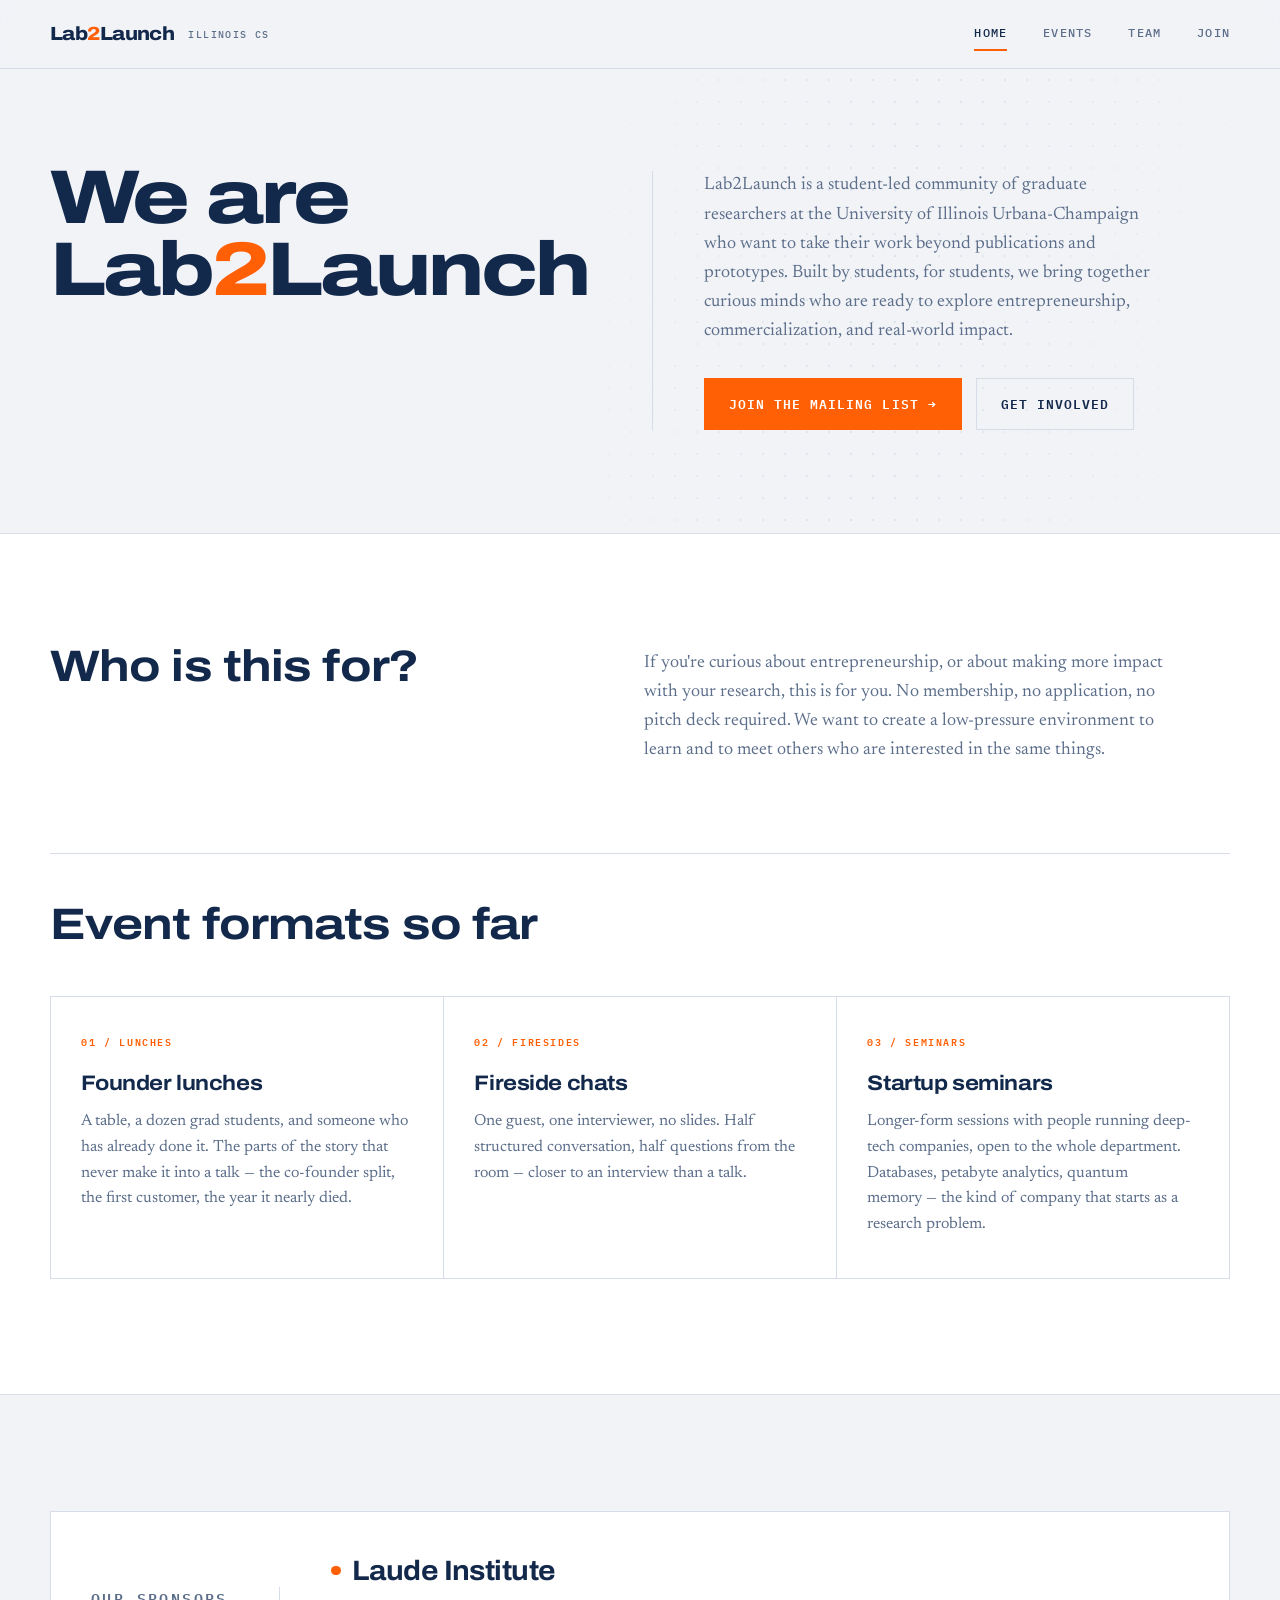
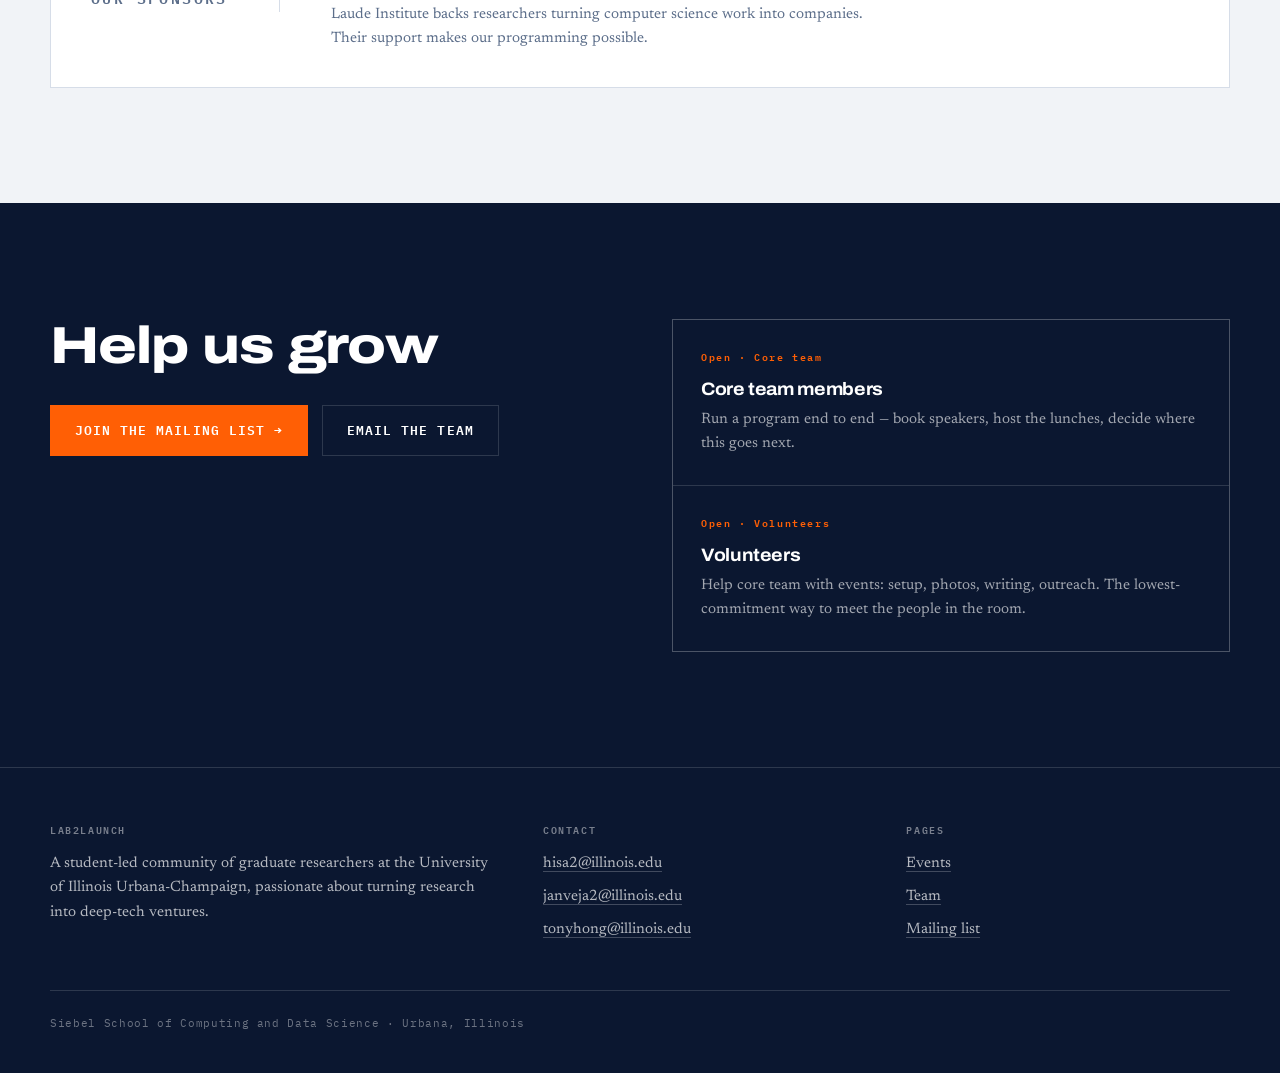
==== commit cd03929b: "revamped the website" ====
--- a/index.html
+++ b/index.html
@@ -1,82 +1,202 @@
-<!DOCTYPE HTML>
-<!--
-	Editorial by HTML5 UP
-	html5up.net | @ajlkn
-	Free for personal and commercial use under the CCA 3.0 license (html5up.net/license)
--->
-<html>
-
-<head>
-	<title>Lab2Launch</title>
-	<meta charset="utf-8" />
-	<meta name="viewport" content="width=device-width, initial-scale=1, user-scalable=no" />
-	<link rel="stylesheet" href="assets/css/main.css" />
-</head>
-
-<body class="is-preload">
-
-	<!-- Wrapper -->
-	<div id="wrapper">
-
-		<!-- Main -->
-		<div id="main">
-			<div class="inner">
-
-				<!-- Header -->
-				<header id="header">
-					<a href="index.html" class="logo"><strong>Lab2Launch</strong> <i>@UIUC CS</i></a>
-					<nav class="main-nav">
-						<ul>
-							<li><a href="index.html">Home</a></li>
-							<li><a href="events.html">Events</a></li>
-							<li><a href="team.html">Team</a></li>
-						</ul>
-					</nav>
-				</header>
-
-				<!-- Banner -->
-				<section id="banner">
-					<div class="content">
-						<header>
-							<h1>Welcome to Lab2Launch!</h1>
-							<!-- <p>Founded at Illinois CS. Welcoming builders from every lab.</p> -->
-						</header>
-						<p>Lab2Launch is a student-led community of graduate researchers at UIUC who want to take their
-							work
-							beyond publications and prototypes.
-							Built by students, for students, we bring together curious minds who are ready to explore
-							entrepreneurship, commercialization, and real-world impact.
-							Our mission is to help you turn breakthrough ideas into reality by connecting you with the
-							mentorship, network, and resources needed to launch deep-tech
-							ventures and shape the next generation of innovation.</p>
-						<p> Subscribe to our mailing list to get notified about upcoming events and other updates.</p>	
-						<ul class="actions">
-							<li><a href="https://docs.google.com/forms/d/e/1FAIpQLSc09vYqOBT_7KmqOvNzdZzzL6WpZHtge1CCLR2DJjPqgTZjvQ/viewform?usp=sharing&ouid=103194943590193477318"
-										class="button big">Subscribe to mailing list</a></li>
-						</ul>
-					</div>
-
-				</section>
-
-				<!-- Call to Action -->
-				<section id="call-to-action">
-					<div class="team-footer-image">
-						<img src="images/lab2launch-membercall_.png" alt="" />
-					</div>
-				</section>
-
-			</div>
-		</div>
-
-	</div>
-
-	<!-- Scripts -->
-	<script src="assets/js/jquery.min.js"></script>
-	<script src="assets/js/browser.min.js"></script>
-	<script src="assets/js/breakpoints.min.js"></script>
-	<script src="assets/js/util.js"></script>
-	<script src="assets/js/main.js"></script>
-
-</body>
-
-</html>+<!DOCTYPE html>
+<html lang="en">
+
+<head>
+	<meta charset="utf-8" />
+	<meta name="viewport" content="width=device-width, initial-scale=1" />
+	<title>Lab2Launch — Graduate deep-tech entrepreneurship at Illinois</title>
+	<meta name="description"
+		content="Lab2Launch is a student-led community of graduate researchers at the University of Illinois taking their work beyond the paper — into deep-tech ventures." />
+
+	<meta property="og:type" content="website" />
+	<meta property="og:title" content="Lab2Launch — Graduate deep-tech entrepreneurship at Illinois" />
+	<meta property="og:description"
+		content="A student-led community of graduate researchers at Illinois taking their work beyond the paper." />
+	<meta property="og:url" content="https://lab2launch.illinois.edu/" />
+	<meta name="twitter:card" content="summary" />
+
+	<link rel="icon" href="assets/favicon.svg" type="image/svg+xml" />
+	<link rel="preconnect" href="https://fonts.googleapis.com" />
+	<link rel="preconnect" href="https://fonts.gstatic.com" crossorigin />
+	<link
+		href="https://fonts.googleapis.com/css2?family=Archivo:wdth,wght@62..125,400..800&family=IBM+Plex+Mono:wght@400;500;600&family=Newsreader:opsz,wght@6..72,300..600&display=swap"
+		rel="stylesheet" />
+	<link rel="stylesheet" href="assets/css/site.css" />
+</head>
+
+<body>
+
+	<header class="masthead">
+		<div class="masthead__inner">
+			<a class="wordmark" href="index.html">Lab<em>2</em>Launch <span>Illinois CS</span></a>
+			<nav class="nav" aria-label="Main">
+				<a href="index.html" aria-current="page">Home</a>
+				<a href="events.html">Events</a>
+				<a href="team.html">Team</a>
+				<a href="#join">Join</a>
+			</nav>
+		</div>
+	</header>
+
+	<main>
+
+		<!-- Hero ------------------------------------------------------------ -->
+		<section class="hero">
+			<div class="shell hero__inner">
+
+				<h1 class="rise">We are Lab<em>2</em>Launch</h1>
+
+				<div class="hero__body">
+					<p class="lede rise" style="--i:1">Lab2Launch is a student-led community of graduate researchers at
+						the University of Illinois Urbana-Champaign who want to take their work beyond publications and prototypes. Built by students, for
+						students, we bring together curious minds who are ready to explore entrepreneurship,
+						commercialization, and real-world impact.</p>
+					<!-- Trimmed from the paragraph above — paste back inside the </p> to restore:
+						Our mission is to help you turn breakthrough ideas into reality by connecting you with the
+						mentorship, network, and resources needed to launch deep-tech ventures and shape the next
+						generation of innovation. -->
+					<div class="btn-row rise" style="--i:2">
+						<a class="btn"
+							href="https://docs.google.com/forms/d/e/1FAIpQLSc09vYqOBT_7KmqOvNzdZzzL6WpZHtge1CCLR2DJjPqgTZjvQ/viewform">Join
+							the mailing list <span class="tip" aria-hidden="true">→</span></a>
+						<a class="btn btn--ghost" href="#join">Get involved</a>
+					</div>
+				</div>
+			</div>
+		</section>
+
+		<!-- What happens here ----------------------------------------------- -->
+		<section class="band" style="background:var(--white); border-block:1px solid var(--rule);">
+			<div class="shell">
+				<div class="section-head section-head--split rise">
+					<h2>Who is this for?</h2>
+					<p>If you're curious about entrepreneurship, or about making more impact with your research, this is
+						for you. No membership, no application, no pitch deck required. We want to create a low-pressure
+						environment to learn and to meet others who are interested in the same things.</p>
+				</div>
+
+				<div class="section-head section-head--peer rise">
+					<h2>Event formats so far</h2>
+				</div>
+
+				<div class="offer rise">
+					<article>
+						<span class="tick">01 / LUNCHES</span>
+						<h3>Founder lunches</h3>
+						<p>A table, a dozen grad students, and someone who has already done it. The parts of the story
+							that never make it into a talk — the co-founder split, the first customer, the year it
+							nearly died.</p>
+					</article>
+					<article>
+						<span class="tick">02 / FIRESIDES</span>
+						<h3>Fireside chats</h3>
+						<p>One guest, one interviewer, no slides. Half structured conversation, half questions from the
+							room — closer to an interview than a talk.</p>
+					</article>
+					<article>
+						<span class="tick">03 / SEMINARS</span>
+						<h3>Startup seminars</h3>
+						<p>Longer-form sessions with people running deep-tech companies, open to the whole department.
+							Databases, petabyte analytics, quantum memory — the kind of company that starts as a
+							research problem.</p>
+					</article>
+				</div>
+				<!-- Removed — an outcome, not a format. Re-home it if you actually make these introductions:
+					<article>
+						<span class="tick">03 / PATHS OUT</span>
+						<h3>The route off campus</h3>
+						<p>Introductions to mentors, funders, and the commercialization resources already sitting on this
+							campus — so you're not searching "how do I start a company" at 1 a.m. in the lab.</p>
+					</article> -->
+			</div>
+		</section>
+
+		<!-- Sponsor ---------------------------------------------------------- -->
+		<section class="band">
+			<div class="shell">
+				<div class="sponsor rise">
+					<p class="sponsor__label">Our Sponsors</p>
+					<a class="sponsor__mark" href="https://www.laude.org/">Laude Institute</a>
+					<p>Laude Institute backs researchers turning computer science work into companies. Their support
+						makes our programming possible.</p>
+				</div>
+			</div>
+		</section>
+
+		<!-- Join ------------------------------------------------------------- -->
+		<section class="dark band join" id="join">
+			<div class="shell join__grid">
+				<div class="rise">
+					<h2>Help us grow</h2>
+					<div class="btn-row">
+						<a class="btn"
+							href="https://docs.google.com/forms/d/e/1FAIpQLSc09vYqOBT_7KmqOvNzdZzzL6WpZHtge1CCLR2DJjPqgTZjvQ/viewform">Join
+							the mailing list <span class="tip" aria-hidden="true">→</span></a>
+						<a class="btn btn--onDark"
+							href="mailto:hisa2@illinois.edu,janveja2@illinois.edu,tonyhong@illinois.edu?subject=Lab2Launch%20%E2%80%94%20I%27d%20like%20to%20get%20involved">Email
+							the team</a>
+					</div>
+				</div>
+
+				<div class="slots rise" style="--i:1">
+					<div class="slot">
+						<span class="tick">Open · Core team</span>
+						<h3>Core team members</h3>
+						<p>Run a program end to end — book speakers, host the lunches, decide where this goes next.</p>
+					</div>
+					<div class="slot">
+						<span class="tick">Open · Volunteers</span>
+						<h3>Volunteers</h3>
+						<p>Help core team with events: setup, photos, writing, outreach. The lowest-commitment way to meet
+							the people in the room.</p>
+					</div>
+					<!-- <div class="slot">
+						<span class="tick">Always · Everyone</span>
+						<h3>Just come to something</h3>
+						<p>No role, no commitment. Get on the list and show up to the next lunch.</p>
+					</div> -->
+				</div>
+			</div>
+		</section>
+
+	</main>
+
+	<!-- Footer -------------------------------------------------------------- -->
+	<footer class="dark foot">
+		<div class="shell">
+			<div class="foot__grid">
+				<div>
+					<h4>Lab2Launch</h4>
+					<p>A student-led community of graduate researchers at the University of Illinois
+						Urbana-Champaign, passionate about turning research into deep-tech ventures.</p>
+				</div>
+				<div>
+					<h4>Contact</h4>
+					<ul>
+						<li><a href="mailto:hisa2@illinois.edu">hisa2@illinois.edu</a></li>
+						<li><a href="mailto:janveja2@illinois.edu">janveja2@illinois.edu</a></li>
+						<li><a href="mailto:tonyhong@illinois.edu">tonyhong@illinois.edu</a></li>
+					</ul>
+				</div>
+				<div>
+					<h4>Pages</h4>
+					<ul>
+						<li><a href="events.html">Events</a></li>
+						<li><a href="team.html">Team</a></li>
+						<li><a
+								href="https://docs.google.com/forms/d/e/1FAIpQLSc09vYqOBT_7KmqOvNzdZzzL6WpZHtge1CCLR2DJjPqgTZjvQ/viewform">Mailing
+								list</a></li>
+					</ul>
+				</div>
+			</div>
+			<div class="foot__base">
+				<span>Siebel School of Computing and Data Science · Urbana, Illinois</span>
+				<!-- <span>Built by students at UIUC Computer Science</span> -->
+			</div>
+		</div>
+	</footer>
+
+	<script src="assets/js/site.js"></script>
+</body>
+
+</html>
--- a/assets/css/site.css
+++ b/assets/css/site.css
@@ -0,0 +1,1054 @@
+/* ==========================================================================
+   Lab2Launch — draft site
+   Palette : Illini Blue #13294B · Illini Orange #FF5F05 · cool paper #F1F3F7
+   Type    : Archivo (expanded — display) · Newsreader (serif — body)
+             IBM Plex Mono (utility — labels, dates, data)
+   Device  : the "2" in Lab2Launch is an arrow. Transitions are set as
+             `origin → venture` throughout.
+   ========================================================================== */
+
+/* --- tokens ------------------------------------------------------------- */
+
+:root {
+  --navy: #13294b;
+  --navy-deep: #0b1730;
+  --orange: #ff5f05;
+  --orange-soft: #ffece0;
+  --paper: #f1f3f7;
+  --white: #ffffff;
+  --slate: #5c6e8a;
+  --rule: #d6dde8;
+  --rule-dark: rgba(255, 255, 255, 0.14);
+
+  --display: "Archivo", system-ui, sans-serif;
+  --body: "Newsreader", Georgia, serif;
+  --mono: "IBM Plex Mono", ui-monospace, monospace;
+
+  --shell: min(1180px, 100% - 2.5rem);
+  --band: clamp(4.5rem, 9vw, 7.5rem);
+  --ease: cubic-bezier(0.22, 0.72, 0.24, 1);
+}
+
+/* --- reset -------------------------------------------------------------- */
+
+*,
+*::before,
+*::after {
+  box-sizing: border-box;
+}
+
+html {
+  -webkit-text-size-adjust: 100%;
+  scroll-behavior: smooth;
+  scroll-padding-top: 5.5rem;
+}
+
+body {
+  margin: 0;
+  background: var(--paper);
+  color: var(--navy);
+  font-family: var(--body);
+  font-size: 1.0625rem;
+  line-height: 1.62;
+  font-optical-sizing: auto;
+  -webkit-font-smoothing: antialiased;
+}
+
+img {
+  display: block;
+  max-width: 100%;
+  height: auto;
+}
+
+a {
+  color: inherit;
+}
+
+h1,
+h2,
+h3,
+h4 {
+  font-family: var(--display);
+  font-variation-settings: "wdth" 118;
+  font-weight: 700;
+  letter-spacing: -0.02em;
+  line-height: 1.04;
+  margin: 0;
+  text-wrap: balance;
+}
+
+p {
+  margin: 0 0 1.1em;
+  text-wrap: pretty;
+}
+
+p:last-child {
+  margin-bottom: 0;
+}
+
+:focus-visible {
+  outline: 2.5px solid var(--orange);
+  outline-offset: 3px;
+  border-radius: 2px;
+}
+
+/* Names the page for screen readers and search engines without showing a header. */
+.sr-only {
+  position: absolute;
+  width: 1px;
+  height: 1px;
+  margin: -1px;
+  padding: 0;
+  overflow: hidden;
+  clip-path: inset(50%);
+  white-space: nowrap;
+  border: 0;
+}
+
+/* --- shared primitives -------------------------------------------------- */
+
+.shell {
+  width: var(--shell);
+  margin-inline: auto;
+}
+
+.band {
+  padding-block: var(--band);
+}
+
+.eyebrow {
+  font-family: var(--mono);
+  font-size: 0.6875rem;
+  font-weight: 600;
+  letter-spacing: 0.16em;
+  text-transform: uppercase;
+  color: var(--slate);
+  margin: 0 0 1.25rem;
+  display: flex;
+  align-items: center;
+  gap: 0.7rem;
+}
+
+.eyebrow::before {
+  content: "";
+  width: 1.75rem;
+  height: 2px;
+  background: var(--orange);
+  flex: none;
+}
+
+.lede {
+  font-size: 1.1875rem;
+  color: var(--slate);
+  max-width: 56ch;
+}
+
+.section-head {
+  margin-bottom: 3rem;
+}
+
+.section-head h2 {
+  font-size: clamp(1.9rem, 3.6vw, 2.75rem);
+}
+
+.section-head p {
+  margin-top: 1rem;
+  max-width: 54ch;
+  color: var(--slate);
+}
+
+/* Section head that uses the full measure of the page: title left, statement right. */
+.section-head--split {
+  display: grid;
+  grid-template-columns: 0.95fr 1.05fr;
+  gap: clamp(2.5rem, 5vw, 4.5rem);
+  align-items: start;
+}
+
+.section-head--split h2 {
+  margin-top: -0.1em;
+}
+
+.section-head--split p {
+  margin-top: 0;
+  max-width: 54ch;
+  font-size: 1.125rem;
+}
+
+/* A second heading of equal rank inside one section, set off by a hairline. */
+.section-head--peer {
+  margin-top: clamp(3.5rem, 7vw, 5.5rem);
+  padding-top: clamp(2.25rem, 4vw, 3rem);
+  border-top: 1px solid var(--rule);
+}
+
+/* --- buttons ------------------------------------------------------------ */
+
+.btn {
+  --btn-bg: var(--orange);
+  --btn-fg: var(--white);
+  display: inline-flex;
+  align-items: center;
+  gap: 0.6rem;
+  padding: 0.9rem 1.5rem;
+  background: var(--btn-bg);
+  color: var(--btn-fg);
+  font-family: var(--mono);
+  font-size: 0.8125rem;
+  font-weight: 600;
+  letter-spacing: 0.08em;
+  text-transform: uppercase;
+  text-decoration: none;
+  border: 1.5px solid var(--btn-bg);
+  transition: transform 0.18s var(--ease), background 0.18s, color 0.18s,
+    border-color 0.18s;
+}
+
+.btn:hover {
+  transform: translateY(-2px);
+}
+
+.btn .tip {
+  transition: transform 0.18s var(--ease);
+}
+
+.btn:hover .tip {
+  transform: translateX(3px);
+}
+
+.btn--ghost {
+  --btn-bg: transparent;
+  --btn-fg: var(--navy);
+  border-color: var(--rule);
+}
+
+.btn--ghost:hover {
+  border-color: var(--navy);
+}
+
+.btn--onDark {
+  --btn-bg: transparent;
+  --btn-fg: var(--white);
+  border-color: var(--rule-dark);
+}
+
+.btn--onDark:hover {
+  border-color: rgba(255, 255, 255, 0.55);
+}
+
+.btn-row {
+  display: flex;
+  flex-wrap: wrap;
+  gap: 0.85rem;
+  margin-top: 2rem;
+}
+
+/* --- masthead ----------------------------------------------------------- */
+
+.masthead {
+  position: sticky;
+  top: 0;
+  z-index: 50;
+  background: rgba(241, 243, 247, 0.86);
+  backdrop-filter: blur(12px);
+  border-bottom: 1px solid var(--rule);
+}
+
+.masthead__inner {
+  width: var(--shell);
+  margin-inline: auto;
+  height: 4.25rem;
+  display: flex;
+  align-items: center;
+  justify-content: space-between;
+  gap: 1.5rem;
+}
+
+.wordmark {
+  font-family: var(--display);
+  font-variation-settings: "wdth" 112;
+  font-weight: 800;
+  font-size: 1.1875rem;
+  letter-spacing: -0.03em;
+  text-decoration: none;
+  white-space: nowrap;
+}
+
+.wordmark em {
+  color: var(--orange);
+  font-style: normal;
+}
+
+.wordmark span {
+  font-family: var(--mono);
+  font-size: 0.625rem;
+  font-weight: 500;
+  letter-spacing: 0.14em;
+  text-transform: uppercase;
+  color: var(--slate);
+  margin-left: 0.6rem;
+  vertical-align: 0.18em;
+}
+
+.nav {
+  display: flex;
+  align-items: center;
+  gap: clamp(1rem, 3vw, 2.25rem);
+}
+
+.nav a {
+  font-family: var(--mono);
+  font-size: 0.75rem;
+  font-weight: 500;
+  letter-spacing: 0.1em;
+  text-transform: uppercase;
+  text-decoration: none;
+  color: var(--slate);
+  padding-block: 0.4rem;
+  border-bottom: 2px solid transparent;
+  transition: color 0.16s, border-color 0.16s;
+}
+
+.nav a:hover {
+  color: var(--navy);
+}
+
+.nav a[aria-current="page"] {
+  color: var(--navy);
+  border-bottom-color: var(--orange);
+}
+
+/* --- hero --------------------------------------------------------------- */
+
+.hero {
+  position: relative;
+  overflow: hidden;
+  padding-block: clamp(3.5rem, 8vw, 6.5rem) clamp(4rem, 8vw, 7rem);
+}
+
+.hero::before {
+  content: "";
+  position: absolute;
+  inset: 0 0 auto 45%;
+  height: 100%;
+  background-image: radial-gradient(var(--rule) 1px, transparent 1px);
+  background-size: 22px 22px;
+  opacity: 0.75;
+  mask-image: linear-gradient(100deg, transparent, #000 45%, transparent 92%);
+  pointer-events: none;
+}
+
+.hero__inner {
+  position: relative;
+  display: grid;
+  grid-template-columns: 0.95fr 1.05fr;
+  gap: clamp(2.5rem, 5vw, 4.5rem);
+  align-items: start;
+}
+
+.hero h1 {
+  font-size: clamp(2.6rem, 6.2vw, 4.75rem);
+  font-variation-settings: "wdth" 122;
+  font-weight: 800;
+  letter-spacing: -0.04em;
+  line-height: 0.94;
+  /* optical: pull the cap-height up to meet the body text's first line */
+  margin-top: -0.12em;
+}
+
+.hero h1 em {
+  font-style: normal;
+  color: var(--orange);
+}
+
+/* Hairline between the name and the statement — the only structure the hero needs. */
+.hero__body {
+  border-left: 1px solid var(--rule);
+  padding-left: clamp(2rem, 4vw, 3.5rem);
+}
+
+.hero__body .lede {
+  margin-top: 0;
+  font-size: 1.125rem;
+  max-width: 46ch;
+}
+
+/* --- ledger: the signature device --------------------------------------- */
+
+.ledger {
+  background: var(--white);
+  border: 1px solid var(--rule);
+  padding: 1.75rem 1.75rem 1.5rem;
+  box-shadow: 0 24px 60px -40px rgba(19, 41, 75, 0.55);
+}
+
+.ledger__label {
+  font-family: var(--mono);
+  font-size: 0.625rem;
+  font-weight: 600;
+  letter-spacing: 0.16em;
+  text-transform: uppercase;
+  color: var(--slate);
+  margin: 0 0 1.25rem;
+}
+
+.ledger__rows {
+  list-style: none;
+  margin: 0;
+  padding: 0;
+}
+
+.ledger__rows li {
+  display: flex;
+  align-items: center;
+  gap: 0.85rem;
+  padding-block: 0.85rem;
+  border-top: 1px solid var(--rule);
+  font-family: var(--mono);
+  font-size: 0.8125rem;
+  line-height: 1.35;
+}
+
+.ledger__rows li:first-child {
+  border-top: 0;
+}
+
+.ledger .from {
+  color: var(--slate);
+  flex: 0 1 auto;
+  min-width: 0;
+}
+
+.ledger .to {
+  color: var(--navy);
+  font-weight: 600;
+  text-align: right;
+  flex: 0 1 auto;
+  min-width: 0;
+}
+
+.arrow {
+  flex: 1 1 auto;
+  min-width: 1.1rem;
+  height: 9px;
+  position: relative;
+  color: var(--orange);
+}
+
+.arrow::before {
+  content: "";
+  position: absolute;
+  left: 0;
+  right: 4px;
+  top: 4px;
+  height: 1.5px;
+  background: currentColor;
+  transform-origin: left center;
+}
+
+.arrow::after {
+  content: "";
+  position: absolute;
+  right: 0;
+  top: 0.5px;
+  width: 0;
+  height: 0;
+  border-left: 6px solid currentColor;
+  border-block: 4px solid transparent;
+}
+
+.ledger__note {
+  font-family: var(--mono);
+  font-size: 0.6875rem;
+  color: var(--slate);
+  margin: 1.35rem 0 0;
+  padding-top: 1.1rem;
+  border-top: 1px solid var(--rule);
+  letter-spacing: 0.02em;
+}
+
+/* --- offer cards -------------------------------------------------------- */
+
+/* Fits however many formats there are — two now, three when the next one is real. */
+.offer {
+  display: grid;
+  grid-template-columns: repeat(auto-fit, minmax(18rem, 1fr));
+  gap: 1px;
+  background: var(--rule);
+  border: 1px solid var(--rule);
+}
+
+.offer article {
+  background: var(--white);
+  padding: 2.25rem 1.9rem 2.5rem;
+}
+
+.offer h3 {
+  font-size: 1.3125rem;
+  font-variation-settings: "wdth" 112;
+  margin-bottom: 0.85rem;
+}
+
+.offer p {
+  color: var(--slate);
+  font-size: 1rem;
+}
+
+.offer .tick {
+  font-family: var(--mono);
+  font-size: 0.625rem;
+  font-weight: 600;
+  letter-spacing: 0.16em;
+  color: var(--orange);
+  display: block;
+  margin-bottom: 1.5rem;
+}
+
+/* --- event list --------------------------------------------------------- */
+
+.events {
+  list-style: none;
+  margin: 0;
+  padding: 0;
+  border-top: 1px solid var(--rule);
+}
+
+.events > li {
+  border-bottom: 1px solid var(--rule);
+}
+
+.event {
+  display: grid;
+  grid-template-columns: 9.5rem minmax(0, 1fr) 12rem;
+  gap: 1.5rem 2rem;
+  align-items: start;
+  padding-block: 2rem;
+}
+
+.event__date {
+  font-family: var(--mono);
+  font-size: 0.75rem;
+  font-weight: 500;
+  color: var(--slate);
+  letter-spacing: 0.04em;
+  padding-top: 0.35rem;
+}
+
+.event h3 {
+  font-size: 1.375rem;
+  font-variation-settings: "wdth" 110;
+  margin-bottom: 0.6rem;
+}
+
+.event p {
+  color: var(--slate);
+  font-size: 1rem;
+  max-width: 62ch;
+}
+
+.event__venture {
+  display: inline-flex;
+  align-items: center;
+  gap: 0.7rem;
+  font-family: var(--mono);
+  font-size: 0.75rem;
+  font-weight: 600;
+  color: var(--navy);
+  background: var(--orange-soft);
+  padding: 0.5rem 0.9rem;
+  white-space: nowrap;
+  align-self: start;
+  justify-self: end;
+  margin-top: 0.3rem;
+}
+
+.event__venture .arrow {
+  flex: 0 0 1.4rem;
+  min-width: 1.4rem;
+}
+
+/* --- team --------------------------------------------------------------- */
+
+.roster {
+  display: grid;
+  grid-template-columns: repeat(auto-fit, minmax(15.5rem, 1fr));
+  gap: 1px;
+  background: var(--rule);
+  border: 1px solid var(--rule);
+}
+
+.person {
+  background: var(--white);
+  padding: 2rem 1.75rem 2.25rem;
+}
+
+.person__photo {
+  width: 5.5rem;
+  aspect-ratio: 1;
+  border-radius: 50%;
+  object-fit: cover;
+  object-position: 50% 28%;
+  filter: grayscale(1);
+  transition: filter 0.3s var(--ease);
+  margin-bottom: 1.35rem;
+  background: var(--paper);
+}
+
+.person:hover .person__photo {
+  filter: grayscale(0);
+}
+
+.person h3 {
+  font-size: 1.1875rem;
+  font-variation-settings: "wdth" 108;
+  margin-bottom: 0.4rem;
+}
+
+.person h3 a {
+  text-decoration: none;
+  background-image: linear-gradient(var(--orange), var(--orange));
+  background-size: 0% 1.5px;
+  background-repeat: no-repeat;
+  background-position: 0 100%;
+  transition: background-size 0.25s var(--ease);
+}
+
+.person h3 a:hover {
+  background-size: 100% 1.5px;
+}
+
+.person__role {
+  font-family: var(--mono);
+  font-size: 0.6875rem;
+  letter-spacing: 0.08em;
+  color: var(--slate);
+  margin: 0 0 1.1rem;
+}
+
+.tags {
+  display: flex;
+  flex-wrap: wrap;
+  gap: 0.4rem;
+}
+
+.tags span {
+  font-family: var(--mono);
+  font-size: 0.625rem;
+  letter-spacing: 0.04em;
+  color: var(--slate);
+  border: 1px solid var(--rule);
+  padding: 0.3rem 0.6rem;
+}
+
+/* --- sponsor ------------------------------------------------------------ */
+
+.sponsor {
+  display: grid;
+  grid-template-columns: auto minmax(0, 1fr);
+  column-gap: clamp(1.5rem, 4vw, 3.25rem);
+  row-gap: 0.6rem;
+  align-items: baseline;
+  padding: 2.25rem 2.5rem;
+  background: var(--white);
+  border: 1px solid var(--rule);
+}
+
+.sponsor__label {
+  font-family: var(--mono);
+  font-size: 0.625rem;
+  font-weight: 600;
+  letter-spacing: 0.16em;
+  text-transform: uppercase;
+  color: var(--slate);
+  margin: 0;
+  grid-row: span 2;
+  align-self: center;
+  padding-right: clamp(1.5rem, 4vw, 3.25rem);
+  border-right: 1px solid var(--rule);
+}
+
+.sponsor__mark {
+  font-family: var(--display);
+  font-variation-settings: "wdth" 106;
+  font-weight: 700;
+  font-size: clamp(1.375rem, 3vw, 1.75rem);
+  letter-spacing: -0.02em;
+  text-decoration: none;
+  display: inline-flex;
+  align-items: center;
+  gap: 0.7rem;
+}
+
+.sponsor__mark::before {
+  content: "";
+  width: 0.6rem;
+  height: 0.6rem;
+  border-radius: 50%;
+  background: var(--orange);
+  flex: none;
+}
+
+.sponsor__mark:hover {
+  color: var(--orange);
+}
+
+.sponsor p {
+  color: var(--slate);
+  font-size: 0.9375rem;
+  margin: 0;
+  max-width: 62ch;
+}
+
+/* --- dark close (join + footer) ----------------------------------------- */
+
+.dark {
+  background: var(--navy-deep);
+  color: var(--white);
+}
+
+.dark h2,
+.dark h3 {
+  color: var(--white);
+}
+
+.join__grid {
+  display: grid;
+  grid-template-columns: 1fr 1fr;
+  gap: clamp(2rem, 5vw, 4.5rem);
+  align-items: start;
+}
+
+.join h2 {
+  font-size: clamp(2rem, 4.4vw, 3.25rem);
+  font-variation-settings: "wdth" 120;
+  font-weight: 800;
+}
+
+.join h2 em {
+  font-style: normal;
+  color: var(--orange);
+}
+
+.join .lede {
+  color: rgba(255, 255, 255, 0.68);
+  margin-top: 1.4rem;
+}
+
+.slots {
+  display: grid;
+  gap: 1px;
+  background: var(--rule-dark);
+  border: 1px solid var(--rule-dark);
+}
+
+.slot {
+  background: var(--navy-deep);
+  padding: 1.75rem;
+}
+
+.slot h3 {
+  font-size: 1.125rem;
+  font-variation-settings: "wdth" 108;
+  margin-bottom: 0.6rem;
+}
+
+.slot p {
+  color: rgba(255, 255, 255, 0.62);
+  font-size: 0.9375rem;
+}
+
+.slot .tick {
+  font-family: var(--mono);
+  font-size: 0.625rem;
+  font-weight: 600;
+  letter-spacing: 0.16em;
+  color: var(--orange);
+  display: block;
+  margin-bottom: 1rem;
+}
+
+.foot {
+  border-top: 1px solid var(--rule-dark);
+  padding-block: 3.5rem 2.5rem;
+}
+
+.foot__grid {
+  display: grid;
+  grid-template-columns: 1.4fr 1fr 1fr;
+  gap: 2.5rem;
+}
+
+.foot h4 {
+  font-family: var(--mono);
+  font-size: 0.625rem;
+  font-weight: 600;
+  letter-spacing: 0.16em;
+  text-transform: uppercase;
+  color: rgba(255, 255, 255, 0.45);
+  margin: 0 0 1.1rem;
+}
+
+.foot p,
+.foot li {
+  color: rgba(255, 255, 255, 0.7);
+  font-size: 0.9375rem;
+}
+
+.foot ul {
+  list-style: none;
+  margin: 0;
+  padding: 0;
+  display: grid;
+  gap: 0.55rem;
+}
+
+.foot a {
+  text-decoration: none;
+  border-bottom: 1px solid rgba(255, 255, 255, 0.22);
+  transition: border-color 0.16s, color 0.16s;
+}
+
+.foot a:hover {
+  color: var(--orange);
+  border-bottom-color: var(--orange);
+}
+
+.foot__base {
+  margin-top: 3rem;
+  padding-top: 1.5rem;
+  border-top: 1px solid var(--rule-dark);
+  display: flex;
+  flex-wrap: wrap;
+  justify-content: space-between;
+  gap: 1rem;
+  font-family: var(--mono);
+  font-size: 0.6875rem;
+  letter-spacing: 0.06em;
+  color: rgba(255, 255, 255, 0.4);
+}
+
+/* --- notice / empty state ----------------------------------------------- */
+
+.notice {
+  background: var(--white);
+  border: 1px solid var(--rule);
+  border-left: 3px solid var(--orange);
+  padding: 2rem 2.25rem;
+}
+
+.notice h3 {
+  font-size: 1.25rem;
+  font-variation-settings: "wdth" 110;
+  margin-bottom: 0.6rem;
+}
+
+.notice p {
+  color: var(--slate);
+  max-width: 58ch;
+}
+
+.notice a {
+  color: var(--navy);
+  text-decoration-color: var(--orange);
+  text-underline-offset: 3px;
+  text-decoration-thickness: 1.5px;
+}
+
+/* --- page header (interior pages) --------------------------------------- */
+
+.pagehead {
+  padding-block: clamp(3rem, 7vw, 5rem) clamp(2.5rem, 5vw, 3.5rem);
+  border-bottom: 1px solid var(--rule);
+}
+
+.pagehead h1 {
+  font-size: clamp(2.25rem, 5vw, 3.5rem);
+  font-variation-settings: "wdth" 120;
+  font-weight: 800;
+  letter-spacing: -0.035em;
+}
+
+.pagehead .lede {
+  margin-top: 1.25rem;
+}
+
+/* --- motion ------------------------------------------------------------- */
+
+.rise {
+  opacity: 0;
+  transform: translateY(18px);
+  transition: opacity 0.7s var(--ease), transform 0.7s var(--ease);
+  transition-delay: calc(var(--i, 0) * 80ms);
+}
+
+.rise.is-in {
+  opacity: 1;
+  transform: none;
+}
+
+.arrow::before {
+  transform: scaleX(0);
+  transition: transform 0.5s var(--ease);
+  transition-delay: calc(var(--i, 0) * 80ms + 200ms);
+}
+
+.arrow::after {
+  opacity: 0;
+  transition: opacity 0.25s ease;
+  transition-delay: calc(var(--i, 0) * 80ms + 600ms);
+}
+
+.is-in .arrow::before,
+.arrow.is-in::before {
+  transform: scaleX(1);
+}
+
+.is-in .arrow::after,
+.arrow.is-in::after {
+  opacity: 1;
+}
+
+@media (prefers-reduced-motion: reduce) {
+  html {
+    scroll-behavior: auto;
+  }
+
+  .rise {
+    opacity: 1;
+    transform: none;
+    transition: none;
+  }
+
+  .arrow::before {
+    transform: scaleX(1);
+    transition: none;
+  }
+
+  .arrow::after {
+    opacity: 1;
+    transition: none;
+  }
+
+  .btn:hover {
+    transform: none;
+  }
+}
+
+/* --- responsive --------------------------------------------------------- */
+
+@media (max-width: 62rem) {
+  .hero__inner,
+  .join__grid,
+  .section-head--split {
+    grid-template-columns: 1fr;
+  }
+
+  .section-head--split {
+    gap: 1.25rem;
+  }
+
+  .section-head--split h2 {
+    margin-top: 0;
+  }
+
+  .hero h1 {
+    margin-top: 0;
+  }
+
+  .hero__body {
+    border-left: 0;
+    border-top: 1px solid var(--rule);
+    padding-left: 0;
+    padding-top: clamp(1.5rem, 4vw, 2.25rem);
+  }
+
+  .hero::before {
+    inset: 0;
+    mask-image: linear-gradient(180deg, transparent, #000 60%, transparent);
+  }
+
+  .offer {
+    grid-template-columns: 1fr;
+  }
+
+  .event {
+    grid-template-columns: 8rem 1fr;
+  }
+
+  .event__venture {
+    grid-column: 2;
+    align-self: start;
+    justify-self: start;
+  }
+
+  .foot__grid {
+    grid-template-columns: 1fr 1fr;
+  }
+}
+
+@media (max-width: 40rem) {
+  :root {
+    --shell: min(1180px, 100% - 1.75rem);
+  }
+
+  body {
+    font-size: 1rem;
+  }
+
+  .wordmark span {
+    display: none;
+  }
+
+  .nav {
+    gap: 1rem;
+  }
+
+  .nav a {
+    font-size: 0.6875rem;
+    letter-spacing: 0.06em;
+  }
+
+  .ledger {
+    padding: 1.35rem;
+  }
+
+  .ledger__rows li {
+    font-size: 0.75rem;
+    gap: 0.6rem;
+  }
+
+  .event {
+    grid-template-columns: 1fr;
+    gap: 0.9rem;
+  }
+
+  .event__venture {
+    grid-column: 1;
+  }
+
+  .event__date {
+    padding-top: 0;
+  }
+
+  .sponsor {
+    padding: 1.75rem;
+    grid-template-columns: 1fr;
+    row-gap: 1rem;
+  }
+
+  .sponsor__label {
+    grid-row: auto;
+    padding-right: 0;
+    border-right: 0;
+  }
+
+  .foot__grid {
+    grid-template-columns: 1fr;
+    gap: 2rem;
+  }
+
+  .btn {
+    width: 100%;
+    justify-content: center;
+  }
+}
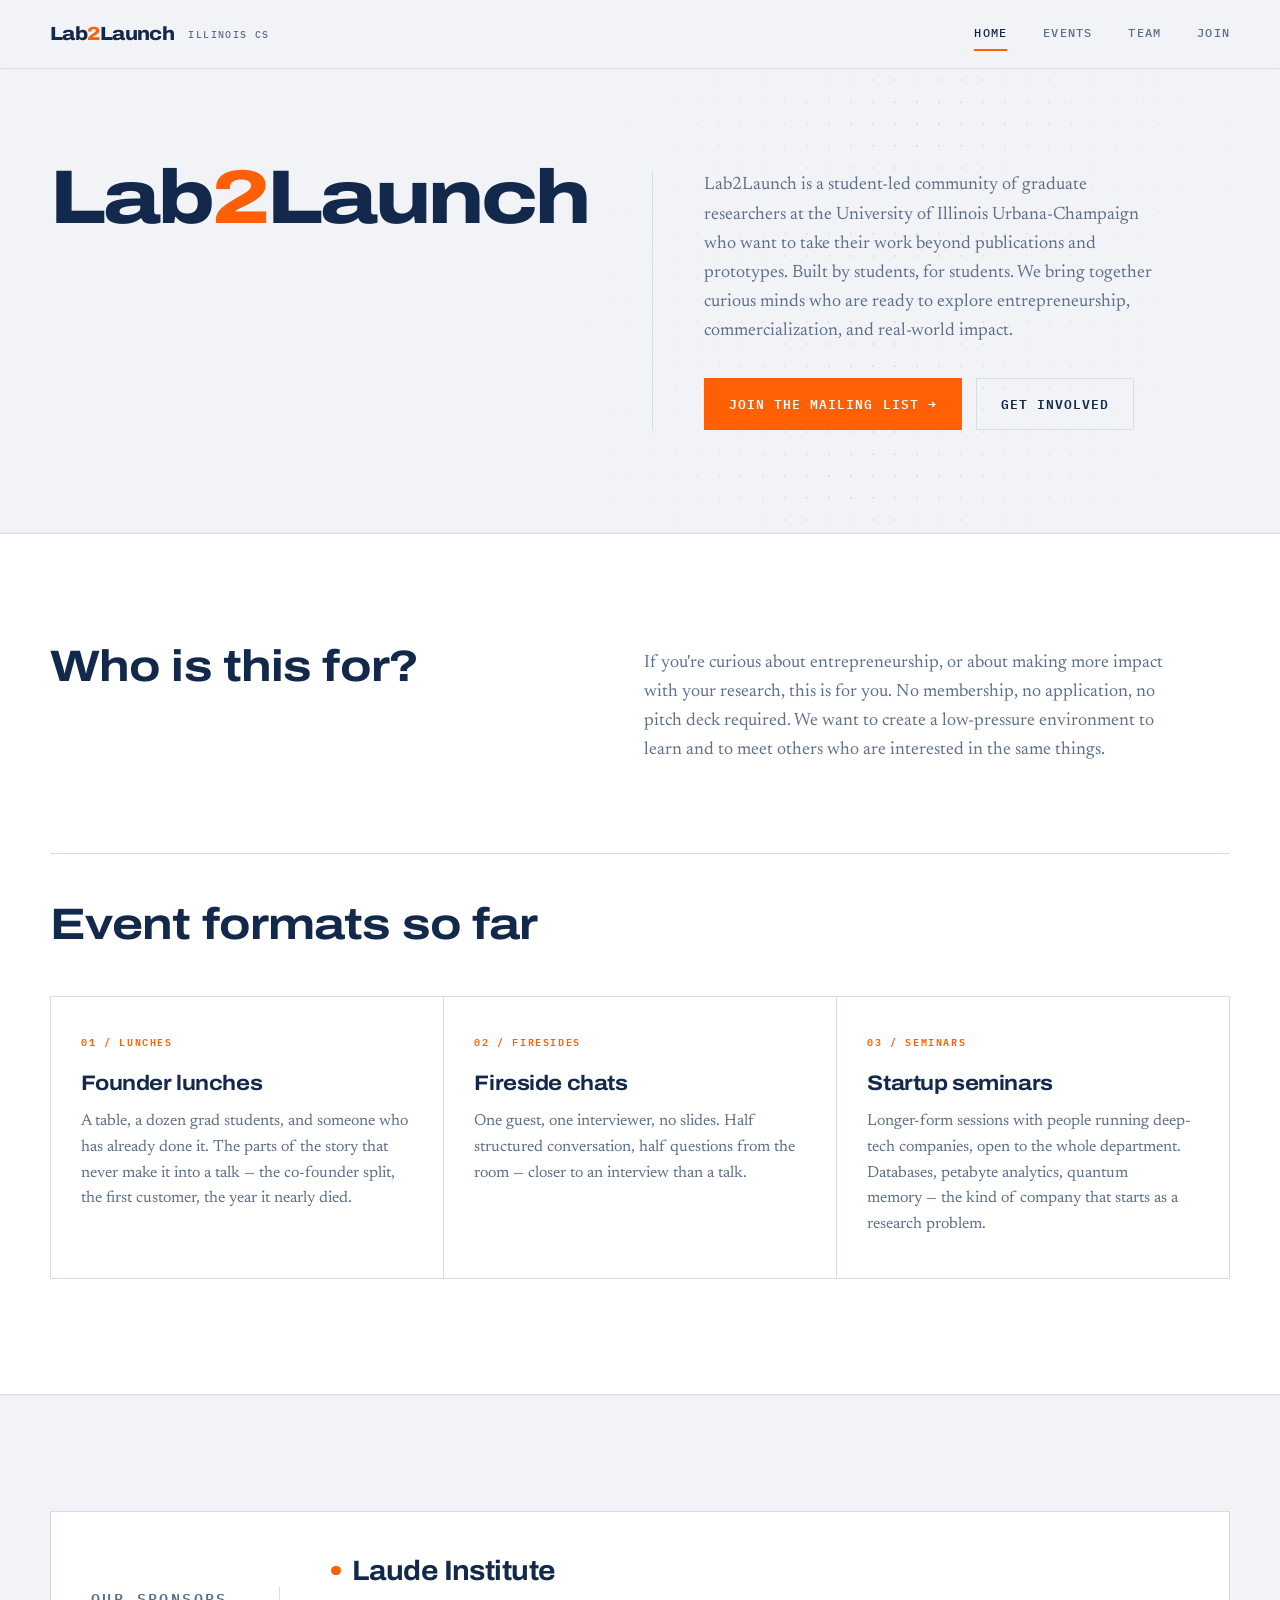
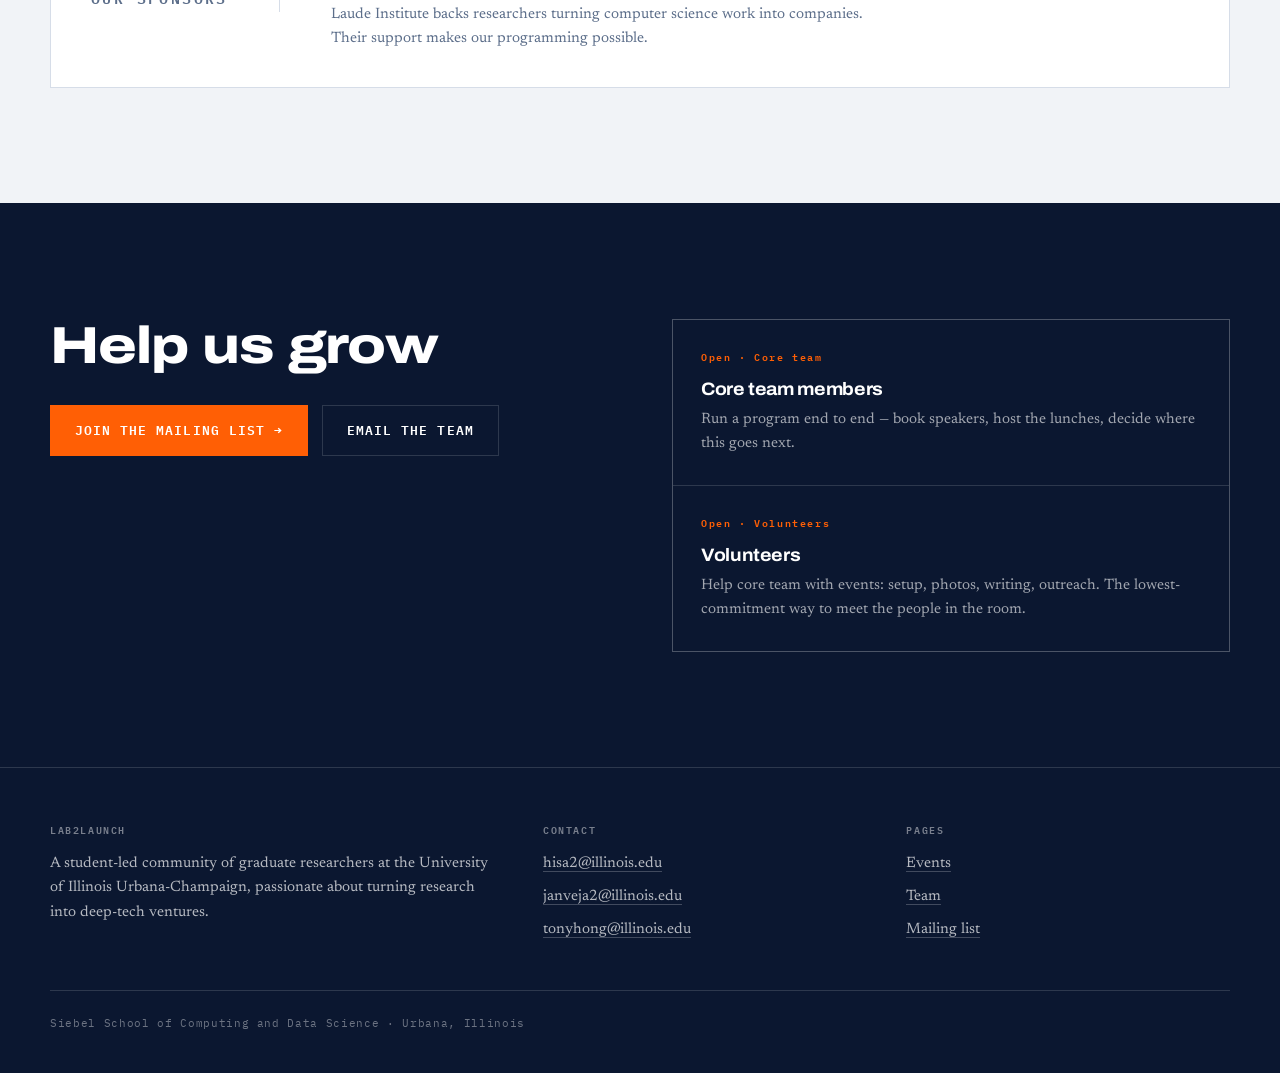
==== commit a358cf45: "lab2launch type out" ====
--- a/index.html
+++ b/index.html
@@ -44,12 +44,12 @@
 		<section class="hero">
 			<div class="shell hero__inner">
 
-				<h1 class="rise">We are Lab<em>2</em>Launch</h1>
+				<h1 class="rise" data-typewriter>Lab<em>2</em>Launch</h1>
 
 				<div class="hero__body">
 					<p class="lede rise" style="--i:1">Lab2Launch is a student-led community of graduate researchers at
 						the University of Illinois Urbana-Champaign who want to take their work beyond publications and prototypes. Built by students, for
-						students, we bring together curious minds who are ready to explore entrepreneurship,
+						students. We bring together curious minds who are ready to explore entrepreneurship,
 						commercialization, and real-world impact.</p>
 					<!-- Trimmed from the paragraph above — paste back inside the </p> to restore:
 						Our mission is to help you turn breakthrough ideas into reality by connecting you with the
--- a/assets/css/site.css
+++ b/assets/css/site.css
@@ -361,6 +361,53 @@
   color: var(--orange);
 }
 
+/* --- typewriter ---------------------------------------------------------- */
+
+/* Untyped characters are removed from flow, so the caret sits at the write
+   head with no DOM shuffling. The hero column is fr-sized, so nothing around
+   it moves as the line grows. */
+.type-char {
+  display: none;
+}
+
+.type-char.is-typed {
+  display: inline;
+  position: relative;
+}
+
+/* The caret hangs off the current character, absolutely positioned so it is out
+   of flow. An in-flow inline-block is an atomic inline, and the browser is free
+   to break the line before one — which put the caret on its own row once the
+   word filled the column. */
+.type-char.is-cursor::after {
+  content: "";
+  position: absolute;
+  left: 100%;
+  top: 0.16em;
+  width: 0.055em;
+  height: 0.74em;
+  margin-left: 0.05em;
+  background: var(--orange);
+  animation: caret 0.9s steps(1) 4, caret-out 0.35s 3.6s forwards;
+}
+
+@keyframes caret {
+  0%,
+  49% {
+    opacity: 1;
+  }
+  50%,
+  100% {
+    opacity: 0;
+  }
+}
+
+@keyframes caret-out {
+  to {
+    opacity: 0;
+  }
+}
+
 /* Hairline between the name and the statement — the only structure the hero needs. */
 .hero__body {
   border-left: 1px solid var(--rule);
